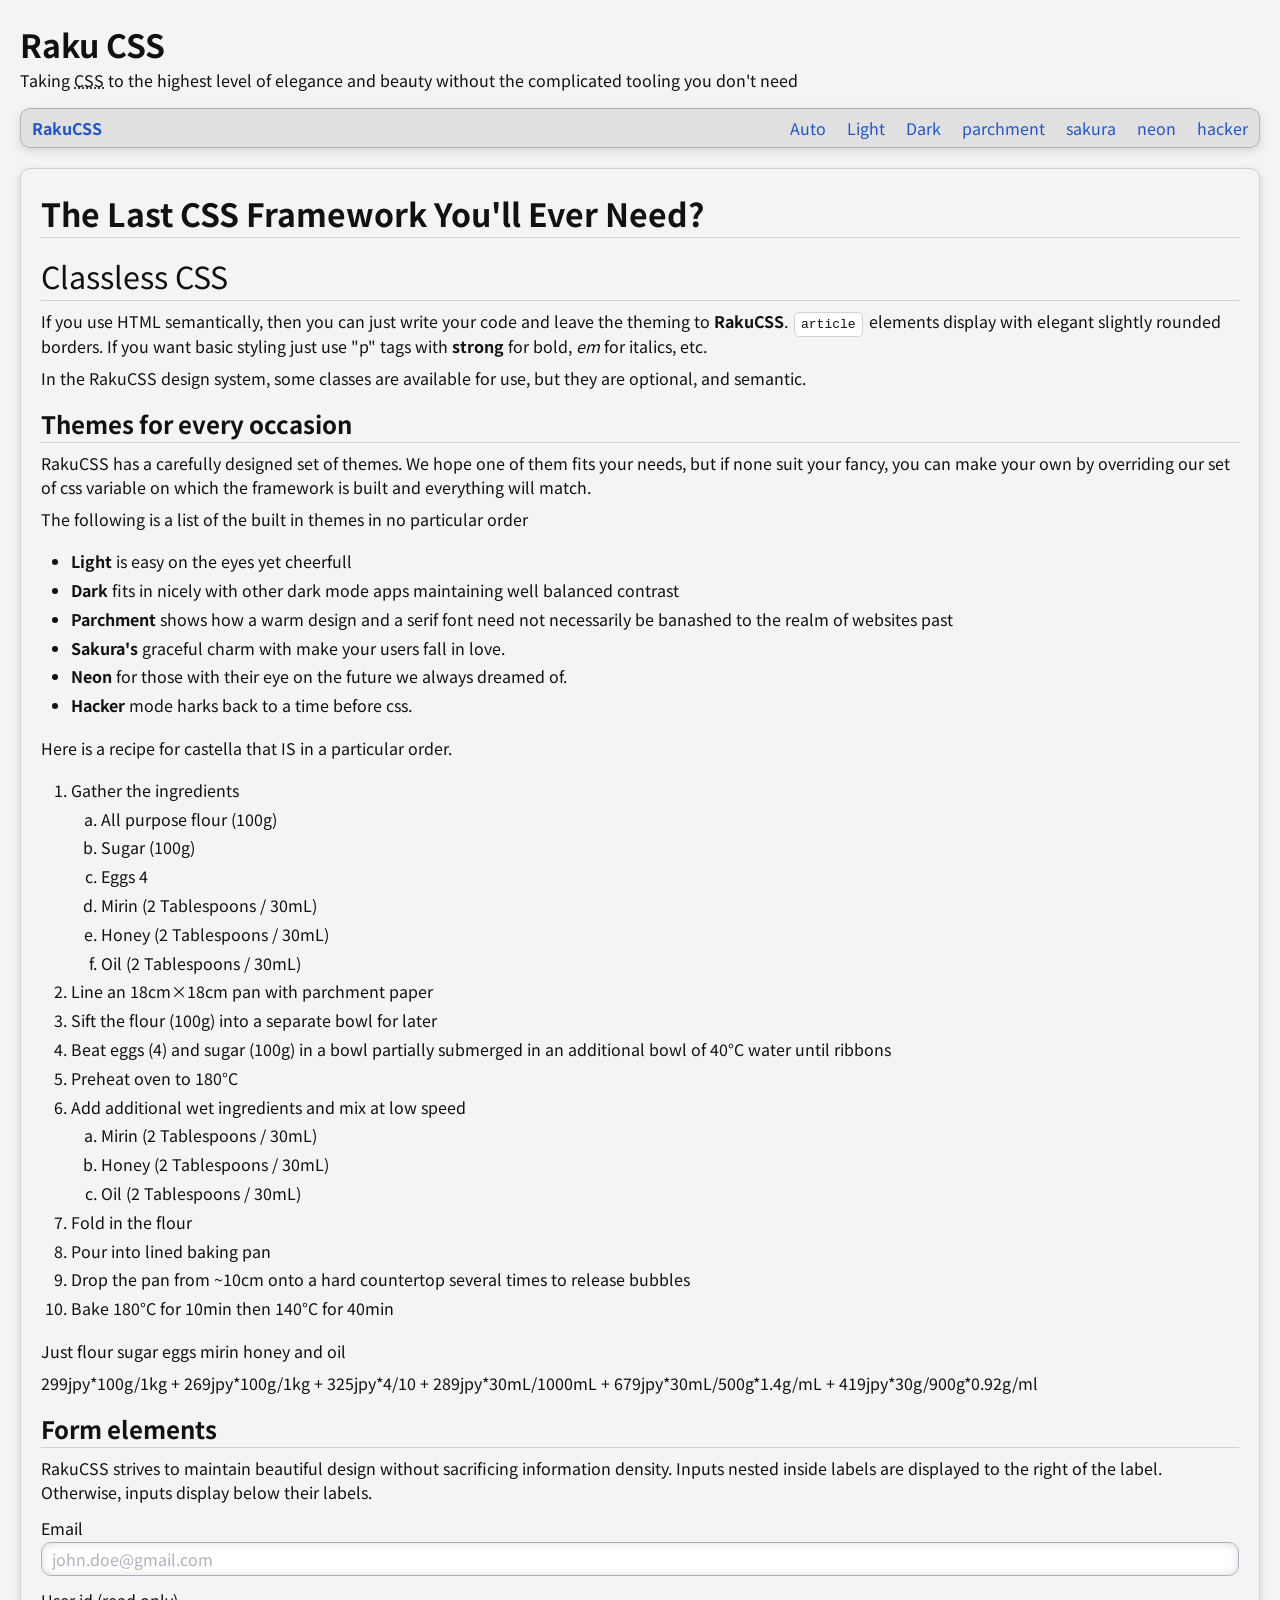
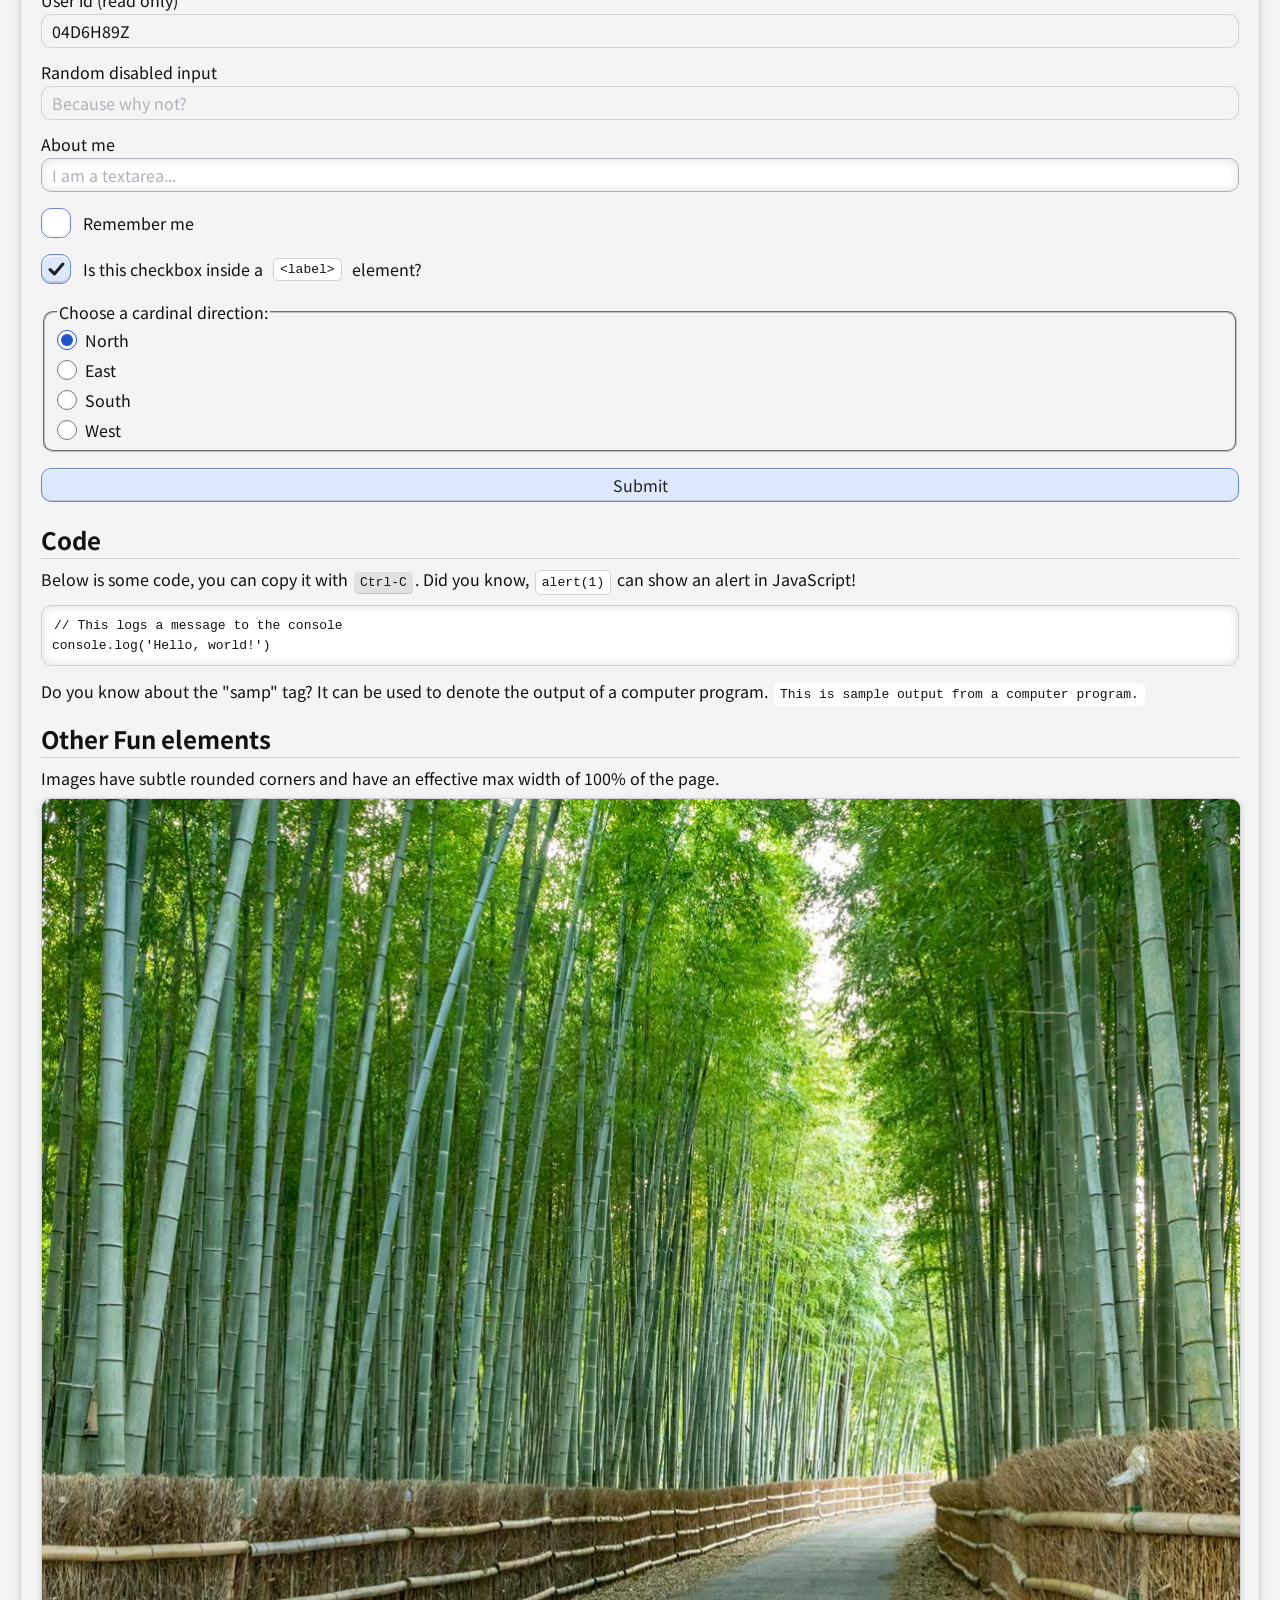
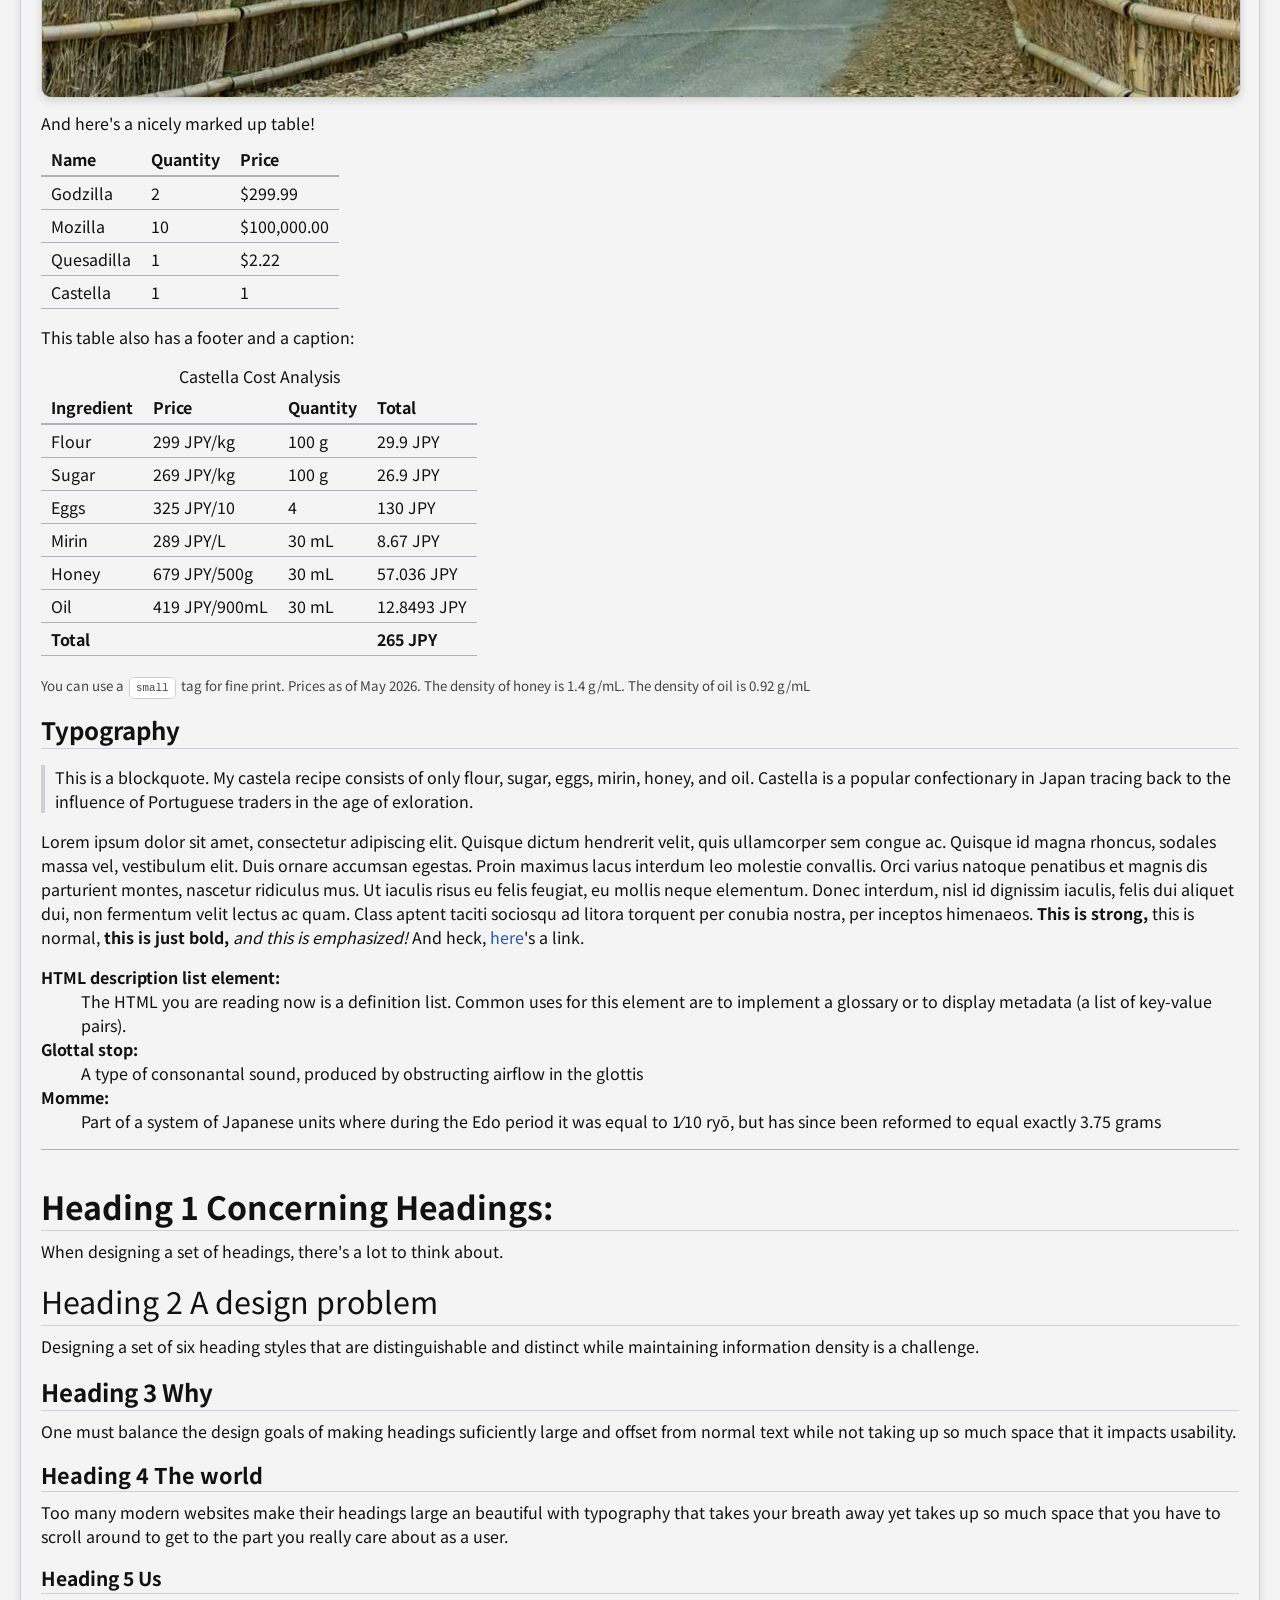
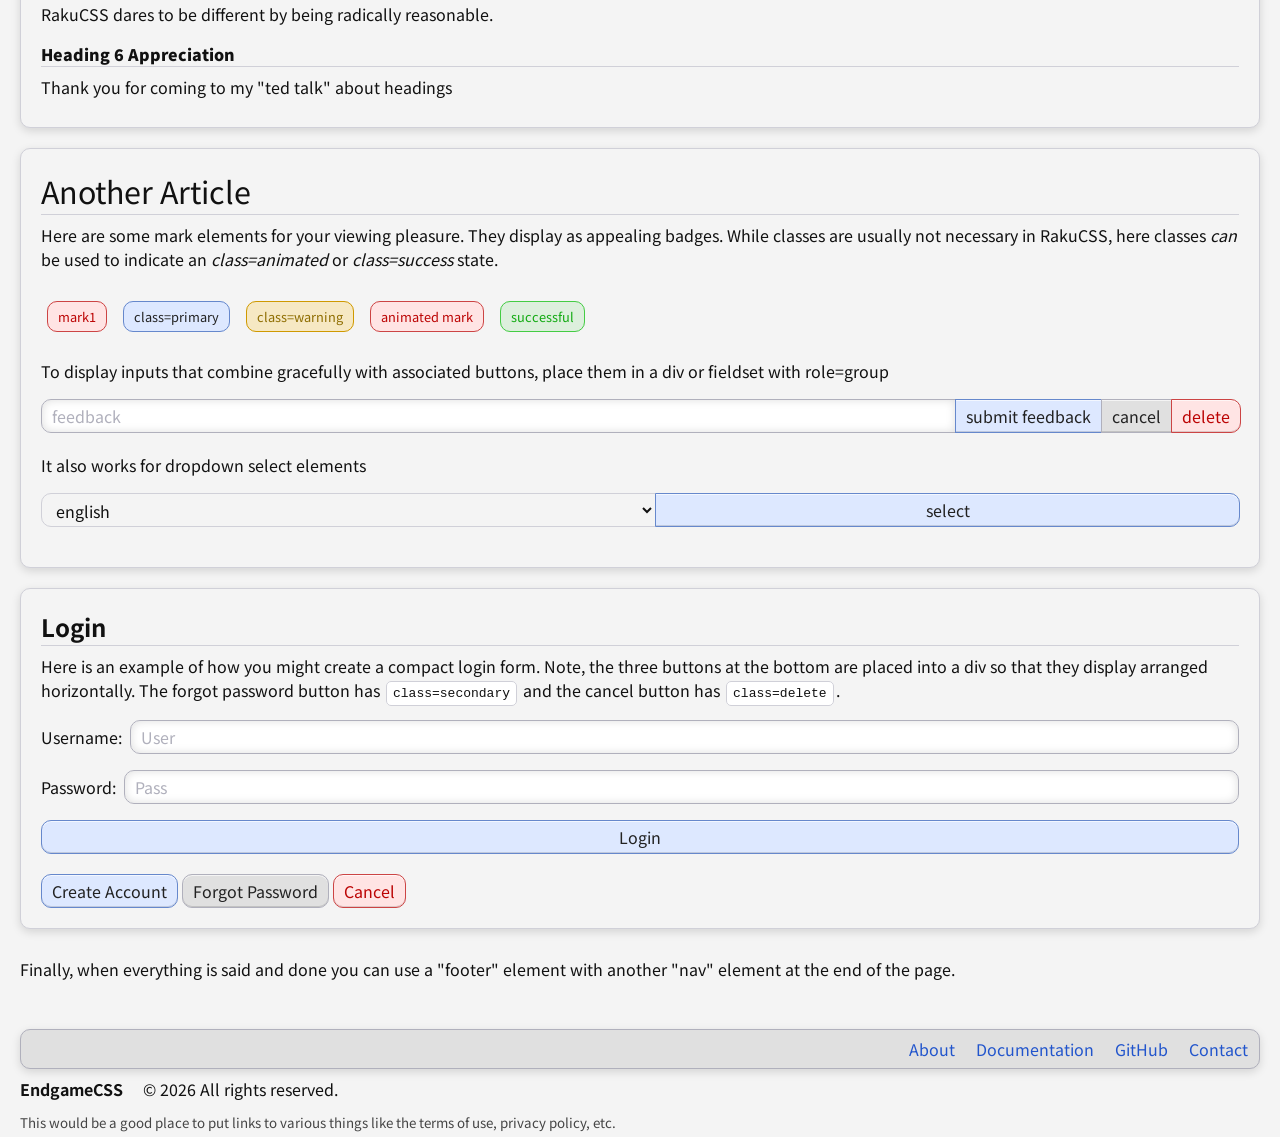
==== index.html @ 9dade7fb "initial commit" ====
<!DOCTYPE html>
<html lang="en">

<head>
    <title>RakuCSS CSS that is both raku and beautiful</title>

    <!-- <link rel="stylesheet" href="https://unpkg.com/normalize.css@8.0.1/normalize.css" type="text/css"> -->
    <link rel="stylesheet" href="./style.css" type="text/css">
    <style>
        %
        CSS_HERE

        %
    </style>
    <meta name="viewport" content="width=device-width, initial-scale=1.0"/>
    <meta charset="utf-8">
    <script>
        const root = document.documentElement; // The <html> tag

        // 1. Check for saved theme in localStorage on load
        const savedTheme = localStorage.getItem('theme') || 'auto';
        root.setAttribute('data-theme', savedTheme);
    </script>
</head>

<body>
<header>
    <hgroup>
        <h1>Raku CSS</h1>
        <p>Taking <abbr title="Cascading Style Sheets">CSS</abbr> to the highest level of elegance and beauty without the complicated tooling you don't need</p>
    </hgroup>
    <nav>
        <div><a href="#"><strong>RakuCSS</strong></a></div>
        <ul>
            <li><a href="#" data-theme-switcher="auto">Auto</a></li>
            <li><a href="#" data-theme-switcher="light">Light</a></li>
            <li><a href="#" data-theme-switcher="dark">Dark</a></li>
            <li><a href="#" data-theme-switcher="parchment">parchment</a></li>
            <li><a href="#" data-theme-switcher="sakura">sakura</a></li>
            <li><a href="#" data-theme-switcher="neon">neon</a></li>
            <li><a href="#" data-theme-switcher="hacker">hacker</a></li>
        </ul>
    </nav>
</header>

<main>
    <section id="content" class="container">
        <article>
            <h1>The Last CSS Framework You'll Ever Need?</h1>
            <h2>Classless CSS</h2>
            <p>
                If you use HTML semantically, then you can just write your code and leave the theming
                to <strong>RakuCSS</strong>. <code>article</code> elements display with elegant
                slightly rounded borders. If you want basic styling just use "p" tags with <strong>strong</strong>
                for bold, <em>em</em> for italics, etc.
            </p>
            <p>
                In the RakuCSS design system, some classes are available for use, but they are optional, and semantic.
            </p>

            <h3>Themes for every occasion</h3>
            <p>
                RakuCSS has a carefully designed set of themes.
                We hope one of them fits your needs, but if none suit your fancy, you can make your own
                by overriding our set of css variable on which the framework is built and everything will match.
            </p>
            <p>The following is a list of the built in themes in no particular order</p>
            <ul>
                <li><strong>Light</strong> is easy on the eyes yet cheerfull</li>
                <li><strong>Dark</strong> fits in nicely with other dark mode apps maintaining well balanced contrast
                </li>
                <li><strong>Parchment</strong> shows how a warm design and a serif font need not necessarily be banashed
                    to the realm of websites past
                </li>
                <li><strong>Sakura's</strong> graceful charm with make your users fall in love.</li>
                <li><strong>Neon</strong> for those with their eye on the future we always dreamed of.</li>
                <li><strong>Hacker</strong> mode harks back to a time before css.</li>
            </ul>
            <p>Here is a recipe for castella that IS in a particular order.</p>
            <ol>
                <li>Gather the ingredients
                    <ol>
                        <li>All purpose flour (100g)</li>
                        <li>Sugar (100g)</li>
                        <li>Eggs 4</li>
                        <li>Mirin (2 Tablespoons / 30mL)</li>
                        <li>Honey (2 Tablespoons / 30mL)</li>
                        <li>Oil (2 Tablespoons / 30mL)</li>
                    </ol>
                </li>
                <li>Line an 18cm×18cm pan with parchment paper</li>
                <li>Sift the flour (100g) into a separate bowl for later</li>
                <li>Beat eggs (4) and sugar (100g) in a bowl partially submerged in an additional bowl of 40°C water
                    until ribbons
                </li>
                <li>Preheat oven to 180°C</li>
                <li>Add additional wet ingredients and mix at low speed
                    <ol>
                        <li>Mirin (2 Tablespoons / 30mL)</li>
                        <li>Honey (2 Tablespoons / 30mL)</li>
                        <li>Oil (2 Tablespoons / 30mL)</li>
                    </ol>
                </li>
                <li>Fold in the flour</li>
                <li>Pour into lined baking pan</li>
                <li>Drop the pan from ~10cm onto a hard countertop several times to release bubbles</li>
                <li>Bake 180°C for 10min then 140°C for 40min</li>
            </ol>
            <p> Just flour sugar eggs mirin honey and oil </p>
            <p>299jpy*100g/1kg + 269jpy*100g/1kg + 325jpy*4/10 + 289jpy*30mL/1000mL + 679jpy*30mL/500g*1.4g/mL +
                419jpy*30g/900g*0.92g/ml</p>

            <h3>Form elements</h3>
            <p>
                RakuCSS strives to maintain beautiful design without sacrificing information density.
                Inputs nested inside labels are displayed to the right of the label. Otherwise,
                inputs display below their labels.
            </p>
            <form>
                <label for="email">Email</label>
                <input type="email" name="email" id="email" placeholder="john.doe@gmail.com">

                <label for="id">User id (read only)</label>
                <input readonly name="id" id="id" value="04D6H89Z">

                <label for="disabled">Random disabled input</label>
                <input disabled name="disabled" id="disabled" placeholder="Because why not?">

                <label for="about">About me</label>
                <textarea name="about" id="about" placeholder="I am a textarea..."></textarea>

                <label><input type="checkbox" name="remember" id="remember">
                    Remember me</label>

                <label>
                    <input type="checkbox" name="in-label" id="in-label" checked>
                    Is this checkbox inside a <code>&lt;label&gt;</code> element?
                </label>

                <fieldset>
                    <legend>Choose a cardinal direction:</legend>

                    <label><input type="radio" id="north" name="direction" value="north" checked>
                        North</label>

                    <label><input type="radio" id="east" name="direction" value="east">
                        East</label>

                    <label><input type="radio" id="south" name="direction" value="south">
                        South</label>

                    <label><input type="radio" id="west" name="direction" value="west">
                        West</label>
                </fieldset>
                <input type="submit">
            </form>

            <h3>Code</h3>
            <p>
                Below is some code, you can copy it with <kbd>Ctrl-C</kbd>.
                Did you know, <code>alert(1)</code> can show an alert in JavaScript!
            </p>
            <pre><code>// This logs a message to the console<br>console.log('Hello, world!')</code></pre>

            <p>
                Do you know about the "samp" tag? It can be used to denote the output of a computer program.
                <samp>This is sample output from a computer program.</samp>
            </p>

            <h3>Other Fun elements</h3>
            <p>Images have subtle rounded corners and have an effective max width of 100% of the page.</p>
            <img src="./chikurin.jpg" alt="Example image">

            <p>And here's a nicely marked up table!</p>
            <table>
                <thead>
                <tr>
                    <th>Name</th>
                    <th>Quantity</th>
                    <th>Price</th>
                </tr>
                </thead>
                <tbody>
                <tr>
                    <td>Godzilla</td>
                    <td>2</td>
                    <td>$299.99</td>
                </tr>
                <tr>
                    <td>Mozilla</td>
                    <td>10</td>
                    <td>$100,000.00</td>
                </tr>
                <tr>
                    <td>Quesadilla</td>
                    <td>1</td>
                    <td>$2.22</td>
                </tr>
                <tr>
                    <td>Castella</td>
                    <td>1</td>
                    <td>1</td>
                </tr>
                </tbody>
            </table>
            <p>This table also has a footer and a caption:</p>
            <table>
                <caption>Castella Cost Analysis</caption>
                <thead>
                <tr>
                    <th>Ingredient</th>
                    <th>Price</th>
                    <th>Quantity</th>
                    <th>Total</th>
                </tr>
                </thead>
                <tbody>
                <tr>
                    <td>Flour</td>
                    <td>299 JPY/kg</td>
                    <td>100 g</td>
                    <td>29.9 JPY</td>
                </tr>
                <tr>
                    <td>Sugar</td>
                    <td>269 JPY/kg</td>
                    <td>100 g</td>
                    <td>26.9 JPY</td>
                </tr>
                <tr>
                    <td>Eggs</td>
                    <td>325 JPY/10</td>
                    <td>4</td>
                    <td>130 JPY</td>
                </tr>
                <tr>
                    <td>Mirin</td>
                    <td>289 JPY/L</td>
                    <td>30 mL</td>
                    <td>8.67 JPY</td>
                </tr>
                <tr>
                    <td>Honey</td>
                    <td>679 JPY/500g</td>
                    <td>30 mL</td>
                    <td>57.036 JPY</td>
                </tr>
                <tr>
                    <td>Oil</td>
                    <td>419 JPY/900mL</td>
                    <td>30 mL</td>
                    <td>12.8493 JPY</td>
                </tr>
                </tbody>
                <tfoot>
                <tr>
                    <td colspan="3"><strong>Total</strong></td>
                    <td><strong>265 JPY</strong></td>
                </tr>
                </tfoot>
            </table>
            <p><small>You can use a <code>small</code> tag for fine print. Prices as of May 2026. The density of honey is 1.4 g/mL. The density of oil is 0.92 g/mL</small></p>

            <h3>Typography</h3>
            <blockquote>
                This is a blockquote. My castela recipe consists of only flour, sugar, eggs, mirin, honey, and oil.
                Castella is a popular confectionary in Japan tracing back to the influence of Portuguese traders in the age of exloration.
            </blockquote>
            <p>
                Lorem ipsum dolor sit amet, consectetur adipiscing elit. Quisque dictum hendrerit velit, quis
                ullamcorper sem congue ac. Quisque id magna rhoncus, sodales massa vel, vestibulum elit. Duis ornare
                accumsan egestas. Proin maximus lacus interdum leo molestie convallis. Orci varius natoque penatibus et
                magnis dis parturient montes, nascetur ridiculus mus. Ut iaculis risus eu felis feugiat, eu mollis neque
                elementum. Donec interdum, nisl id dignissim iaculis, felis dui aliquet dui, non fermentum velit lectus
                ac quam. Class aptent taciti sociosqu ad litora torquent per conubia nostra, per inceptos himenaeos.
                <strong>This is strong,</strong> this is normal, <b>this is just bold,</b> <em>and this is
                emphasized!</em> And heck, <a href="/">here</a>'s a link.
            </p>

            <dl>
                <dt>HTML description list element:</dt>
                <dd>The HTML you are reading now is a definition list. Common uses for this element are to implement a glossary or to display metadata (a list of key-value pairs).</dd>
                <dt>Glottal stop:</dt>
                <dd>A type of consonantal sound, produced by obstructing airflow in the glottis</dd>
                <dt>Momme:</dt>
                <dd>Part of a system of Japanese units where during the Edo period it was equal to 1⁄10 ryō, but has since been reformed to equal exactly 3.75 grams</dd>
            </dl>

            <hr>

            <h1>Heading 1 Concerning Headings:</h1>
            <p>When designing a set of headings, there's a lot to think about.</p>
            <h2>Heading 2 A design problem</h2>
            <p>Designing a set of six heading styles that are distinguishable and distinct while maintaining information
                density is a challenge.
            <h3>Heading 3 Why</h3>
            <p>One must balance the design goals of making headings suficiently large and offset from normal text while
                not taking up so much space that it impacts usability.
            <p>
            <h4>Heading 4 The world</h4>
            <p>Too many modern websites make their headings large an beautiful with typography that takes your breath
                away yet takes up so much space that you have to scroll around to get to the part you really care about
                as a user.</p>
            <h5>Heading 5 Us</h5>
            <p>RakuCSS dares to be different by being radically reasonable.</p>
            <h6>Heading 6 Appreciation</h6>
            <p>Thank you for coming to my "ted talk" about headings</p>
        </article>
        <article>
            <h2>Another Article</h2>
            <p>
                Here are some mark elements for your viewing pleasure. They display as appealing badges.
                While classes are usually not necessary in RakuCSS, here classes <em>can</em> be used to indicate
                an <em>class=animated</em> or <em>class=success</em> state.
            </p>
            <p>
                <br/>
                <mark>mark1</mark>
                <mark class=primary>class=primary</mark>
                <mark class=warning>class=warning</mark>
                <mark class=animate>animated mark</mark>
                <mark class=success>successful</mark>
                <br/>
                <br/>
            </p>
            <p>To display inputs that combine gracefully with associated buttons, place them in a div or fieldset with
                role=group</p>
            <form>
                <div role="group">
                    <input title="fb" placeholder="feedback"/>
                    <button>submit feedback</button>
                    <button class="secondary">cancel</button>
                    <button class="delete">delete</button>
                </div>
            </form>
            <p>It also works for dropdown select elements</p>
            <form>
                <fieldset role="group">
                    <select title="language" name="language">
                        <option value="en">
                            english
                        </option>
                        <option value="ja">
                            日本語
                        </option>
                    </select>
                    <input type="submit" value="select">
                </fieldset>
            </form>
        </article>
        <article>
            <h3>Login</h3>
            <p>
                Here is an example of how you might create a compact login form.
                Note, the three buttons at the bottom are placed into a div so that they display arranged horizontally.
                The forgot password button has <code>class=secondary</code> and the cancel button has
                <code>class=delete</code>.
            </p>
            <form>
                <label>Username: <input placeholder="User"/></label>
                <label>Password: <input type="password" placeholder="Pass"/></label>
                <input type="submit" value="Login"/>
            </form>
            <button>
                Create Account
            </button>
            <button class="secondary">
                Forgot Password
            </button>
            <button class="delete">
                Cancel
            </button>
        </article>
    </section>
    <section>
        <p>
            Finally, when everything is said and done you can use a "footer" element with another "nav" element at the
            end of the page.
        </p>
    </section>
</main>

<footer>
    <nav>
        <ul>
            <li><a href="#">About</a></li>
            <li><a href="#">Documentation</a></li>
            <li><a href="#">GitHub</a></li>
            <li><a href="#">Contact</a></li>
        </ul>
    </nav>
    <p><strong>EndgameCSS</strong> &nbsp;&nbsp;&nbsp; &copy; 2026 All rights reserved.</p>
    <p><small>This would be a good place to put links to various things like the terms of use, privacy policy,
        etc.</small></p>
</footer>

</body>
<script>
    // 2. Add click listeners to your <a> tags
    const themeLinks = document.querySelectorAll('[data-theme-switcher]');
    themeLinks.forEach(link => {
        link.addEventListener('click', (e) => {
            e.preventDefault(); // Stop the "#" from jumping the page

            const theme = link.getAttribute('data-theme-switcher');

            // Apply the theme to the HTML element
            root.setAttribute('data-theme', theme);

            // Save the choice
            localStorage.setItem('theme', theme);
        });
    });
</script>
</html>
---- style.css ----
@import url('https://fonts.googleapis.com/css2?family=BIZ+UDPGothic:wght@400;700&display=swap');
@import url('https://fonts.googleapis.com/css2?family=BIZ+UDPMincho:wght@400;700&display=swap');
@import url('https://fonts.googleapis.com/css2?family=M+PLUS+1+Code:wght@100..700&display=swap');
@import url('https://fonts.googleapis.com/css2?family=Zen+Maru+Gothic:wght@400;700&display=swap');
@import url('https://fonts.googleapis.com/css2?family=Orbitron:wght@400;700&display=swap');

@import url('https://fonts.googleapis.com/css2?family=Noto+Sans+JP:wght@100..900&display=swap');

:root {
    line-height: 1.5;
    font-weight: 400;
    color-scheme: dark light;
    --max-width: 100rem;
}


:root {
    color-scheme: light;
    --bg-surface: #fff;
    --bg-primary: #f4f4f4;
    --bg-secondary: #e0e0e0;
    --border-secondary: #d0d0d8;
    --border-primary: #b0b0bc;
    --border-strong: #7b7b85;
    --medium-gray: #444;
    --color-text: #111111;
    --color-text-button: #222;

    --primary-bg: #dde8ff;
    --primary-bg-active: #c8d8f8;
    --primary-border: #6688cc;
    --primary: #2255cc;
    --primary-light: #1133aa;

    --error-bg-active: #ffd0d0;
    --error-bg: #ffe4e4;
    --error-border: #cc4444;
    --error-text: #bc0404;

    --success-bg-active: #d0ffd0;
    --success-bg: #4c42;
    --success-border: #4c4;
    --success-text: #1a1;

    --warning-bg-active: #ffedb3;
    --warning-bg: #ffbb0033;
    --warning-border: #cf9900;
    --warning-text: #8e6d00;

    --color-shadow-inset: #0002;
    --bevel-light: #fffa;
    --bevel-dark: #0002;
    /*--font-theme: "BIZ UDPGothic", sans-serif;*/
    --font-theme: "Noto Sans JP", sans-serif;


    --solar-yellow:    #b58900;
    --solar-orange:    #cb4b16;
    --solar-red:       #dc322f;
    --solar-magenta:   #d33682;
    --solar-violet:    #6c71c4;
    --solar-blue:      #268bd2;
    --solar-cyan:      #2aa198;
    --aurora-1:        #bf616a;
    --aurora-2:        #d08770;
    --aurora-3:        #ebcb8b;
    --aurora-4:        #a3be8c;
    --aurora-5:        #b48ead;
    --frost-1:         #8fbcbb;
    --frost-2:         #88c0d0;
    --frost-3:         #81a1c1;
    --frost-4:         #5e81ac;
    --monokailight-accent1: #ce4770;
    --monokailight-accent2: #d4572b;
    --monokailight-accent3: #b16803;
    --monokailight-accent4: #218871;
    --monokailight-accent5: #2473b6;
    --monokailight-accent6: #6851a2;

    --spectral-bg-1: #d61051;
    --spectral-bg-2: #00a569;
    --spectral-bg-3: #1b94ea;
    --spectral-bg-4: #b26fc8;
    --spectral-fg: #fff;
}

@media (prefers-color-scheme: dark) {
    :root:not([data-theme="light"]):not([data-theme="parchment"]):not([data-theme="hacker"]):not([data-theme="sakura"]):not([data-theme="neon"]) {
        /* DARK MODE VARIABLES */
        color-scheme: dark;
        --bg-surface: #111;
        --bg-primary: #222;
        --bg-secondary: #333;
        --border-secondary: #444;
        --border-primary: #555;
        --border-strong: #9999a6;
        --medium-gray: #999;
        --color-text: #eee;
        --color-text-button: #eee;

        --primary-bg: #236;
        --primary-bg-active: #125;
        --primary-border: #56b;
        --primary: #58f;
        --primary-light: #a6bfff;

        --error-bg-active: #400;
        --error-bg: #600;
        --error-border: #982121;
        --error-text: #ea3d3d;

        --success-bg-active: #040;
        --success-bg: #0f02;
        --success-border: #0f04;
        --success-text: #0f0b;

        --warning-bg-active: #ffedb3;
        --warning-bg: #4c3c00;
        --warning-border: #bc8f00;
        --warning-text: #b58900;

        --color-shadow-inset: #0008;
        --bevel-light: #fff3;
        --bevel-dark: #0008;

        --spectral-bg-1: #b51010;
        --spectral-bg-2: #17854a;
        --spectral-bg-3: #5353ba;
        --spectral-bg-4: #9f4b9f;
        --spectral-fg: #fff;
    }
}

:root[data-theme="parchment"] {
    color-scheme: light;
    --bg-surface: #fdf6e3;
    --bg-primary: #f5ede0;
    --bg-secondary: #ede3cf;
    --border-secondary: #d4c4a0;
    --border-primary: #b8a070;
    --border-strong: #73603e;
    --medium-gray: #7a6050;
    --color-text: #3d2b1f;
    --color-text-button: #4a3628;
    --primary-bg: #e8d8b0;
    --primary-bg-active: #d8c898;
    --primary-border: #911616;
    --primary: #d30;
    --primary-light: #5a1010;
    --error-bg-active: #ba0000;
    --error-bg: #c65f5f;
    --error-border: #8f0000;
    --error-text: #ffffff;
    --success-bg-active: #d0e8c0;
    --success-bg: #0a04;
    --success-border: #0a0;
    --success-text: #080;
    --color-shadow-inset: #0001;
    --bevel-light: #fff0;
    --bevel-dark: #0000;
    --font-theme: "BIZ UDPMincho", serif;

    --spectral-bg-1: #8f0000;
    --spectral-bg-2: #778e00;
    --spectral-bg-3: #0f639c;
    --spectral-bg-4: #9963a1;
    --spectral-fg: #fff;
}

:root[data-theme="sakura"] {
    color-scheme: light;
    --bg-surface: #fff0f5;
    --bg-primary: #ffe4ef;
    --bg-secondary: #ffd0e4;
    --border-secondary: #ffb3cc;
    --border-primary: #ff80aa;
    --border-strong: #8f1042;
    --medium-gray: #b6164d;
    --color-text: #5c0028;
    --color-text-button: #7a0033;

    --primary-bg: #ffb6db;
    --primary-bg-active: #ffcce4;
    --primary-border: #e8006a;
    --primary: #ff0074;
    --primary-light: #b8005a;

    --error-bg-active: #ffd0d0;
    --error-bg: #ffb9b9;
    --error-border: #cc4444;
    --error-text: #aa2222;

    --success-bg-active: #d0f0e0;
    --success-bg: #d2f8e2;
    --success-border: #44aa66;
    --success-text: #1a6741;

    --color-shadow-inset: #ff006622;
    --bevel-light: #fffa;
    --bevel-dark: #ff0066aa;
    --font-theme: "Zen Maru Gothic", sans-serif;

    --spectral-bg-1: #ff247b;
    --spectral-bg-2: #34bc77;
    --spectral-bg-3: #6db2ea;
    --spectral-bg-4: #a07fb6;
    --spectral-fg: #fff;
}

:root[data-theme="neon"] {
    color-scheme: dark;
    --bg-surface: #18003a;
    --bg-primary: #0d0020;
    --bg-secondary: #220045;
    --border-secondary: #44006a;
    --border-primary: #7700bb;
    --border-strong: #a52eec;
    --medium-gray: #bb88dd;
    --color-text: #eed8ff;
    --color-text-button: #ffccff;
    --primary-bg: #3a0055;
    --primary-bg-active: #4a0070;
    --primary-border: #ff0099;
    --primary: #ff0099;
    --primary-light: #ff66cc;
    --error-bg-active: #440010;
    --error-bg: #330008;
    --error-border: #ff0044;
    --error-text: #ff4488;
    --success-bg-active: #003344;
    --success-bg: #002233;
    --success-border: #00ffee;
    --success-text: #00eedd;
    --color-shadow-inset: #ff009933;
    --bevel-light: #ff009922;
    --bevel-dark: #00000088;
    --font-theme: "Orbitron", "M PLUS 1 Code", sans-serif;

    --spectral-bg-1: #e80089;
    --spectral-bg-2: #007aa3;
    --spectral-bg-3: #8517c3;
    --spectral-bg-4: rgb(140, 134, 147);
    --spectral-fg: #fff;
}

:root[data-theme="neon"] h2,
:root[data-theme="neon"] h3,
:root[data-theme="neon"] nav strong {
    text-shadow: 0 0 8px var(--primary), 0 0 24px color-mix(in srgb, var(--primary) 50%, transparent);
}

:root[data-theme="neon"] button:not(.secondary):not(.delete) {
    box-shadow: 0 0 10px color-mix(in srgb, var(--primary) 60%, transparent),
    inset 0 1px 0 var(--bevel-light), inset 0 -1px 0 var(--bevel-dark);
}

:root[data-theme="neon"] input[type=checkbox]:checked {
    box-shadow: 0 0 8px color-mix(in srgb, var(--primary) 70%, transparent);
}

:root[data-theme="hacker"] {
    color-scheme: dark;
    --bg-surface: #000;
    --bg-primary: #111;
    --bg-secondary: #133;
    --border-secondary: #252;
    --border-primary: #272;
    --border-strong: #199719;
    --medium-gray: #3c3;
    --color-text: #0f0;
    --color-text-button: #dd0;

    --primary-bg: #0a1a0a;
    --primary-bg-active: #0f2a0f;
    --primary-border: #00aa00;
    --primary: #0f0;
    --primary-light: #3f3;

    --error-bg-active: #300;
    --error-bg: #400;
    --error-border: #f00;
    --error-text: #f44;

    --success-bg-active: #030;
    --success-bg: #020;
    --success-border: #0f0;
    --success-text: #0f0;

    --warning-bg-active: #ff08;
    --warning-bg: #ff02;
    --warning-border: #ff08;
    --warning-text: #ff0c;

    --color-shadow-inset: #0f44;
    --bevel-light: #0f03;
    --bevel-dark: #0f03;
    --font-theme: "M PLUS 1 Code", monospace;

    --spectral-bg-1: #ff4747;
    --spectral-bg-2: #e4d200;
    --spectral-bg-3: #00b314;
    --spectral-bg-4: #00c0da;
    --spectral-fg: #000;
}

:root[data-theme="dark"] {
    color-scheme: dark;
    --bg-surface: #111;
    --bg-primary: #222;
    --bg-secondary: #333;
    --border-secondary: #444;
    --border-primary: #555;
    --border-strong: #bdbdbd;
    --medium-gray: #999;
    --color-text: #eee;
    --color-text-button: #eee;
    --primary-bg: #236;
    --primary-bg-active: #125;
    --primary-border: #56b;
    --primary: #58f;
    --primary-light: #a6bfff;
    --error-bg-active: #400;
    --error-bg: #600;
    --error-border: #982121;
    --error-text: #ea3d3d;
    --success-bg-active: #040;
    --success-bg: #0f02;
    --success-border: #0f04;
    --success-text: #0f0b;

    --warning-bg-active: #ffedb3;
    --warning-bg: #4c3c00;
    --warning-border: #bc8f00;
    --warning-text: #b58900;

    --color-shadow-inset: #0008;
    --bevel-light: #fff3;
    --bevel-dark: #0008;

    --spectral-bg-1: #b51010;
    --spectral-bg-2: #17854a;
    --spectral-bg-3: #5353ba;
    --spectral-bg-4: #9f4b9f;
    --spectral-fg: #fff;
}

body {
    background: var(--bg-primary);
    overflow: auto;
    accent-color: var(--primary);
    margin: 0;
}

body, input, textarea, button, select {
    font-family: var(--font-theme);
    line-height: 1.5;
    color: var(--color-text);
}

header, footer {
    margin-inline: auto;
    padding: 20px;
    padding-block-start: 20px;
    padding-block-end: 0;
    max-inline-size: var(--max-width);
    box-sizing: border-box;
    hgroup {
        h1 {
            margin-block-start: 0;
            margin-block-end: 0;
        }
        p {
            margin-block-start: 0;
            margin-block-end: 16px;
            text-wrap: balance;
        }
    }
}

nav {
    align-self: stretch;
    display: flex;
    justify-content: space-between;
    align-items: center;
    gap: 10px;
    background: var(--bg-secondary);
    padding-inline: 3px;
    padding-block: 3px;
    border-radius: 10px;
    border: 1px solid var(--border-primary);
    box-shadow: 0 3px 10px var(--color-shadow-inset);
    a {
        line-height: 1;
        display: block;
        color: var(--primary);
        text-decoration: none;
        padding-inline: 8px;
        padding-block: 8px;
        border-radius: 7px;

        &:hover, &:focus-visible {
            color: var(--primary-light);
            background: var(--color-shadow-inset);
            text-decoration: none;
        }
    }

    ul {
        list-style: none;
        display: flex;
        flex-direction: row;
        gap: 5px;
        justify-content: end;
        flex-grow: 1;
        line-height: 1;
        margin: 0;
        padding: 0;
        li {
            margin: 0;
            padding: 0;
        }
    }
    form {
        margin: 0;
    }
}

main {
    margin-inline: auto;
    display: flex;
    flex-direction: column;
    justify-content: start;
    align-items: stretch;
    width: 100%;
    padding: 20px;
    box-sizing: border-box;
    gap: 20px;
    max-inline-size: var(--max-width);
    overflow-x: auto;
}

footer {
    margin-block-start: auto;
}

hr {
    inline-size: 100%;
    border: none;
    border-block-start: 1px solid var(--border-primary);
}

form {
    display: flex;
    flex-direction: column;
    align-items: stretch;
    gap: 16px;
    margin-block-start: 16px;
    margin-block-end: 20px;
}
label {
    display: flex;
    flex-direction: row;
    align-items: center;
    line-height: 1;
    gap: 8px;
}
label[for] {
    flex-direction: column;
    margin-block-end: -10px;
    align-items: start;
}


input, textarea, select {
    font-size: 1rem;
    padding: 4px;
    padding-inline: 10px;
    box-sizing: content-box;
    height: auto;
    width: auto;
    min-width: 0;
    margin: 0;
    flex-grow: 1;
    border: 1px solid var(--border-primary);
    border-radius: 10px;
    background: var(--bg-surface);
    box-shadow: inset 0 0 10px var(--color-shadow-inset);

    &:read-only, &:disabled {
        background: var(--bg-primary);
        box-shadow: none;
        border-color: var(--border-secondary);
        &:hover:not(:disabled) {
            box-shadow: none;
            /*box-shadow: inset 0 0 10px var(--color-shadow-inset);*/
            /*border-color: var(--border-primary);*/
        }
    }

    &:disabled {
        color: var(--border-primary);
    }

    &::placeholder {
        color: var(--border-primary);
    }

    &:hover:not(:disabled):not(:read-only) {
        border-color: var(--primary-border);
        &::placeholder {
            color: var(--border-secondary);
        }
    }

    &:focus-visible {
        border-color: var(--primary-border);
        outline: none;
    }
}

input[type=checkbox] {
    appearance: none;
    flex-grow: 0;
    flex-shrink: 0;
    inline-size: 1.25rem;
    block-size: 1.25rem;
    padding: 4px;
    margin-inline-end: 4px;
    cursor: pointer;
    border: 1px solid var(--primary-border);
    border-radius: 10px;
    background: var(--bg-surface);
    transition: background 0.15s;
    position: relative;

    &:hover:not(:disabled) {
        background: var(--bg-secondary);
        border-color: var(--primary-border);
    }

    &:checked {
        background: var(--primary-bg);
        border-color: var(--primary-border);
        box-shadow: inset 0 +2px var(--bevel-light), inset 0 -2px var(--bevel-dark);

        &:hover {
            background: var(--primary-bg);
        }
        &::after {
            content: '';
            display: block;
            inline-size: 100%;
            block-size: 100%;
            background-color: var(--color-text-button);
            mask-image: url("data:image/svg+xml,%3Csvg viewBox='0 0 12 10' xmlns='http://www.w3.org/2000/svg'%3E%3Cpolyline points='1.5,5.5 4.5,8.5 10.5,1.5' stroke='black' stroke-width='2.2' stroke-linecap='round' stroke-linejoin='round' fill='none'/%3E%3C/svg%3E");
            -webkit-mask-image: url("data:image/svg+xml,%3Csvg viewBox='0 0 12 10' xmlns='http://www.w3.org/2000/svg'%3E%3Cpolyline points='1.5,5.5 4.5,8.5 10.5,1.5' stroke='black' stroke-width='2.2' stroke-linecap='round' stroke-linejoin='round' fill='none'/%3E%3C/svg%3E");
            mask-repeat: no-repeat;
            mask-position: center;
            mask-size: 85%;
        }
    }

    &:disabled {
        opacity: 0.45;
        background: var(--bg-primary);
        border-color: var(--border-primary);
        cursor: default;
    }

    &:focus-visible {
        outline: 2px solid var(--primary);
        outline-offset: 2px;
    }
}
input[type=radio] {
    flex-grow: 0;
    flex-shrink: 0;
    inline-size: 1.25rem;
    block-size: 1.25rem;
}

textarea {
    field-sizing: content;
    overflow: hidden;
    overflow-block: auto;
    resize: none;
}

[role=group] {
    display: flex;
    flex-direction: row;
    margin-inline-end: -1px;
    input, select, button, a.buttonLink {
        margin-inline-end: -1px;
        &:not(:last-child) {
            border-end-end-radius: 0;
            border-start-end-radius: 0;
        }
        &:not(:first-child) {
            border-end-start-radius: 0;
            border-start-start-radius: 0;
        }
    }
}

blockquote {
    border-inline-start: 4px solid var(--border-secondary);
    padding-inline-start: 10px;
    margin-inline-start: 0;
    margin-inline-end: 0;
}

button, a.buttonLink, input[type=submit] {
    color: var(--color-text-button);
    font-size: 1rem;
    padding: 4px;
    padding-inline: 10px;
    box-sizing: content-box;
    height: auto;
    width: auto;
    background: var(--primary-bg);
    border-radius: 10px;
    border: 1px solid var(--primary-border);
    cursor: pointer;
    text-decoration: none;
    box-shadow: inset 0 +1px 0 var(--bevel-light), inset 0 -1px 0 var(--bevel-dark);
    text-wrap: nowrap;

    &:hover {
        text-decoration: none;
        background: var(--primary-bg-active);
        box-shadow: inset 0 -1px 0 var(--bevel-light), inset 0 +1px 0 var(--bevel-dark);
    }

    &:active {
        background: var(--bg-primary);
        border-color: var(--border-primary);
    }

    &.secondary {
        background: var(--bg-secondary);
        border-color: var(--border-primary);

        &:hover {
            background: var(--bg-primary);
            border-color: var(--border-primary);
        }

        &:active {
            border-color: var(--primary-border);
        }
    }

    &.delete {
        background: var(--error-bg);
        border-color: var(--error-border);
        color: var(--error-text);

        &:hover {
            background: var(--error-bg-active);
        }

        &:active {
            color: var(--color-text-button);
            background: var(--bg-secondary);
            border-color: var(--border-primary);
        }
    }

    &:focus-visible {
        outline: none;
        border: 1px solid var(--primary);
    }

    &:disabled {
        color: var(--border-primary);
        box-shadow: none;
        background: var(--bg-primary);
        border-color: var(--border-primary);
        cursor: default;
    }
}

select {
    display: inline-block;
    block-size: 24px;
}

fieldset:not([role=group]) {
    display: flex;
    flex-direction: column;
    gap: 10px;
    border-radius: 10px;
}
fieldset[role=group] {
    border: none;
    padding: 0;
    margin: 0;
}

article {
    background: var(--bg-primary);
    padding: 20px;
    border-radius: 10px;
    border: 1px solid var(--border-secondary);
    box-shadow: 0 3px 10px var(--color-shadow-inset);
    margin-block-end: 20px;
    &:last-child {
        margin-block-end: 0;
    }
}

small {
    color: var(--medium-gray);
}

mark {
    background: var(--error-bg);
    border: 1px solid var(--error-border);
    color: var(--error-text);
    padding: 5px;
    padding-inline: 10px;
    border-radius: 10px;
    font-size: 0.8rem;
    margin: 6px;
    &.success {
        background: var(--success-bg);
        border-color: var(--success-border);
        color: var(--success-text);
    }
    &.primary {
        background: var(--primary-bg);
        border-color: var(--primary-border);
        color: var(--color-text-button);
    }
    &.warning {
        background: var(--warning-bg);
        border-color: var(--warning-border);
        color: var(--warning-text);
    }
    &.animate {
        animation: blink 2s infinite ease-in-out;
    }
}

@keyframes blink {
    0%, 100% {
        opacity: 1;
    }
    50% {
        opacity: 0.5;
    }
}

/* TYPOGRAPHY */
article {
    h1, h2, h3, h4, h5, h6 {
        &:first-child {
            margin-block-start: 0;
        }
        margin-block-end: 8px;
        border-block-end: 1px solid var(--border-secondary);
    }
    h1 {
       font-size: 2.0rem;
       font-weight: bold;
    }
    h2 {
       margin-top: 16px;
       font-weight: normal;
       font-size: 1.9rem;
    }
    h3 {
       font-weight: bold;
       margin-top: 16px;
       font-size: 1.5rem;
    }
    h4 {
       font-weight: bold;
       margin-top: 16px;
       font-size: 1.35rem;
    }
    h5 {
       margin-top: 16px;
       font-size: 1.2rem;
    }
    h6 {
       margin-top: 16px;
       font-weight: 900;
       font-size: 1rem;
    }
}

img {
    max-inline-size: 100%;
    border-radius: 10px;
    border: 1px solid var(--border-secondary);
    box-shadow: 0 3px 10px var(--color-shadow-inset);
}

a {
    color: var(--primary);
    text-decoration: none;
    text-underline-offset: 2px;
    &:hover {
        text-decoration: underline;
    }
    &:focus-visible {
        outline: 2px solid var(--primary);
        outline-offset: 2px;
    }
}

abbr {
    cursor: help;
}

ul, ol {
    line-height: 1.8;
}
ul {
    list-style: disc;
    padding-inline-start: 30px;
    li {
        ul {
            list-style: circle;
            padding-inline-start: 20px;
        }
    }
}
ol {
    list-style: decimal;
    padding-inline-start: 30px;
    ol {
        list-style: lower-alpha;
    }
}
dl {
    dt{
        font-weight: bold;
    }
}

code {
    background: var(--bg-surface);
    padding: 4px;
    padding-inline: 6px;
    margin-inline: 2px;
    border-radius: 5px;
    border: 1px solid var(--border-secondary);
}

pre {
    background: var(--bg-surface);
    padding: 10px;
    border-radius: 10px;
    border: 1px solid var(--border-secondary);
    box-shadow: inset 0 0 10px var(--color-shadow-inset);
    overflow-x: auto;
    code {
        background: none;
        padding: 0;
        border: none;
    }
}

kbd {
    background: var(--bg-secondary);
    padding: 4px;
    padding-inline: 6px;
    margin-inline: 2px;
    border-radius: 5px;
    box-shadow: inset 0 +1px 0 var(--bevel-light), inset 0 -1px 0 var(--bevel-dark);
}

samp {
    background: var(--bg-surface);
    padding: 4px;
    padding-inline: 6px;
    margin-inline: 2px;
    border-radius: 5px;
}

p {
    flex-grow: 0;
    margin-block: 8px;
    margin-block-end: 8px;
}

table {
    border-collapse: collapse;
    caption {
        margin-block-end: 0.2rem;
        margin-block-start: 0.4rem;
    }
    td, th {
        padding: 4px;
        padding-inline: 10px;
        border-bottom: 1px solid var(--border-primary);
    }
    th {
        border-width: 2px;
        text-align: left;
        font-weight: bold;
    }
    margin-block-end: 16px;
}
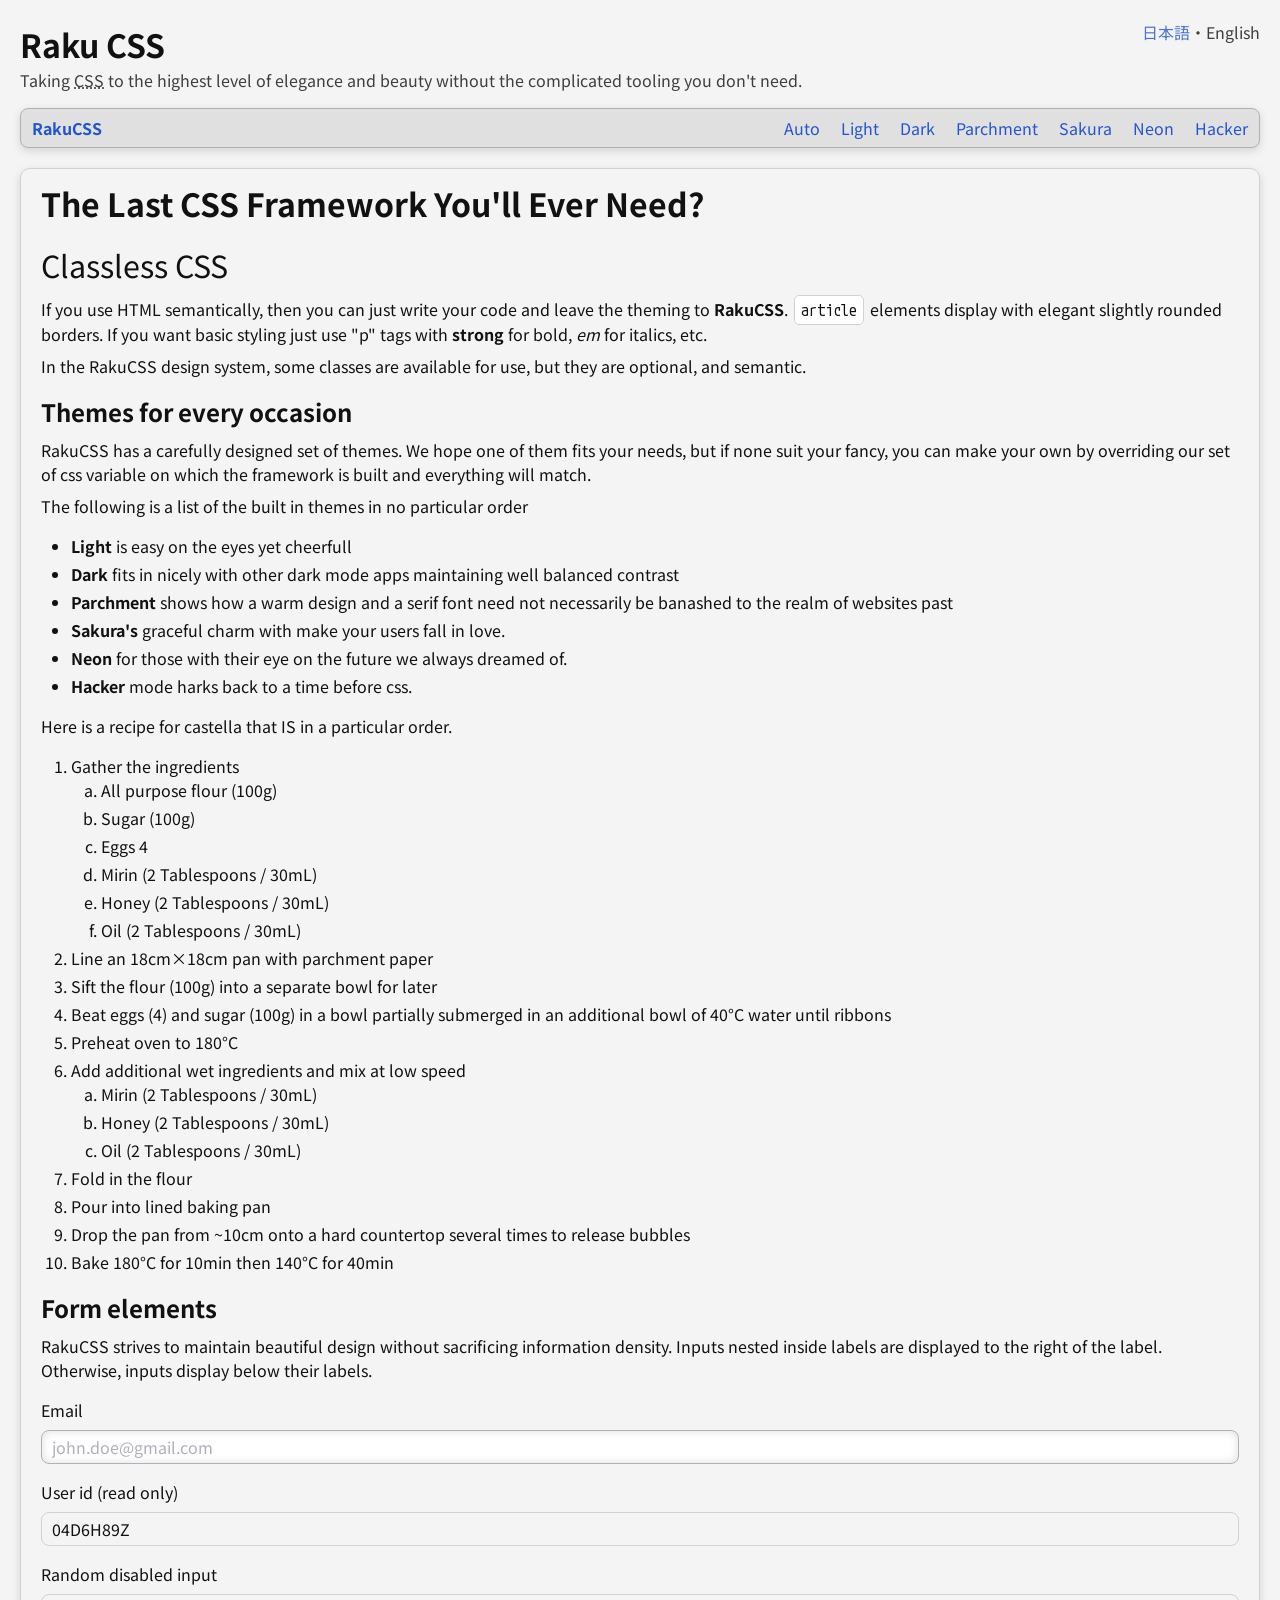
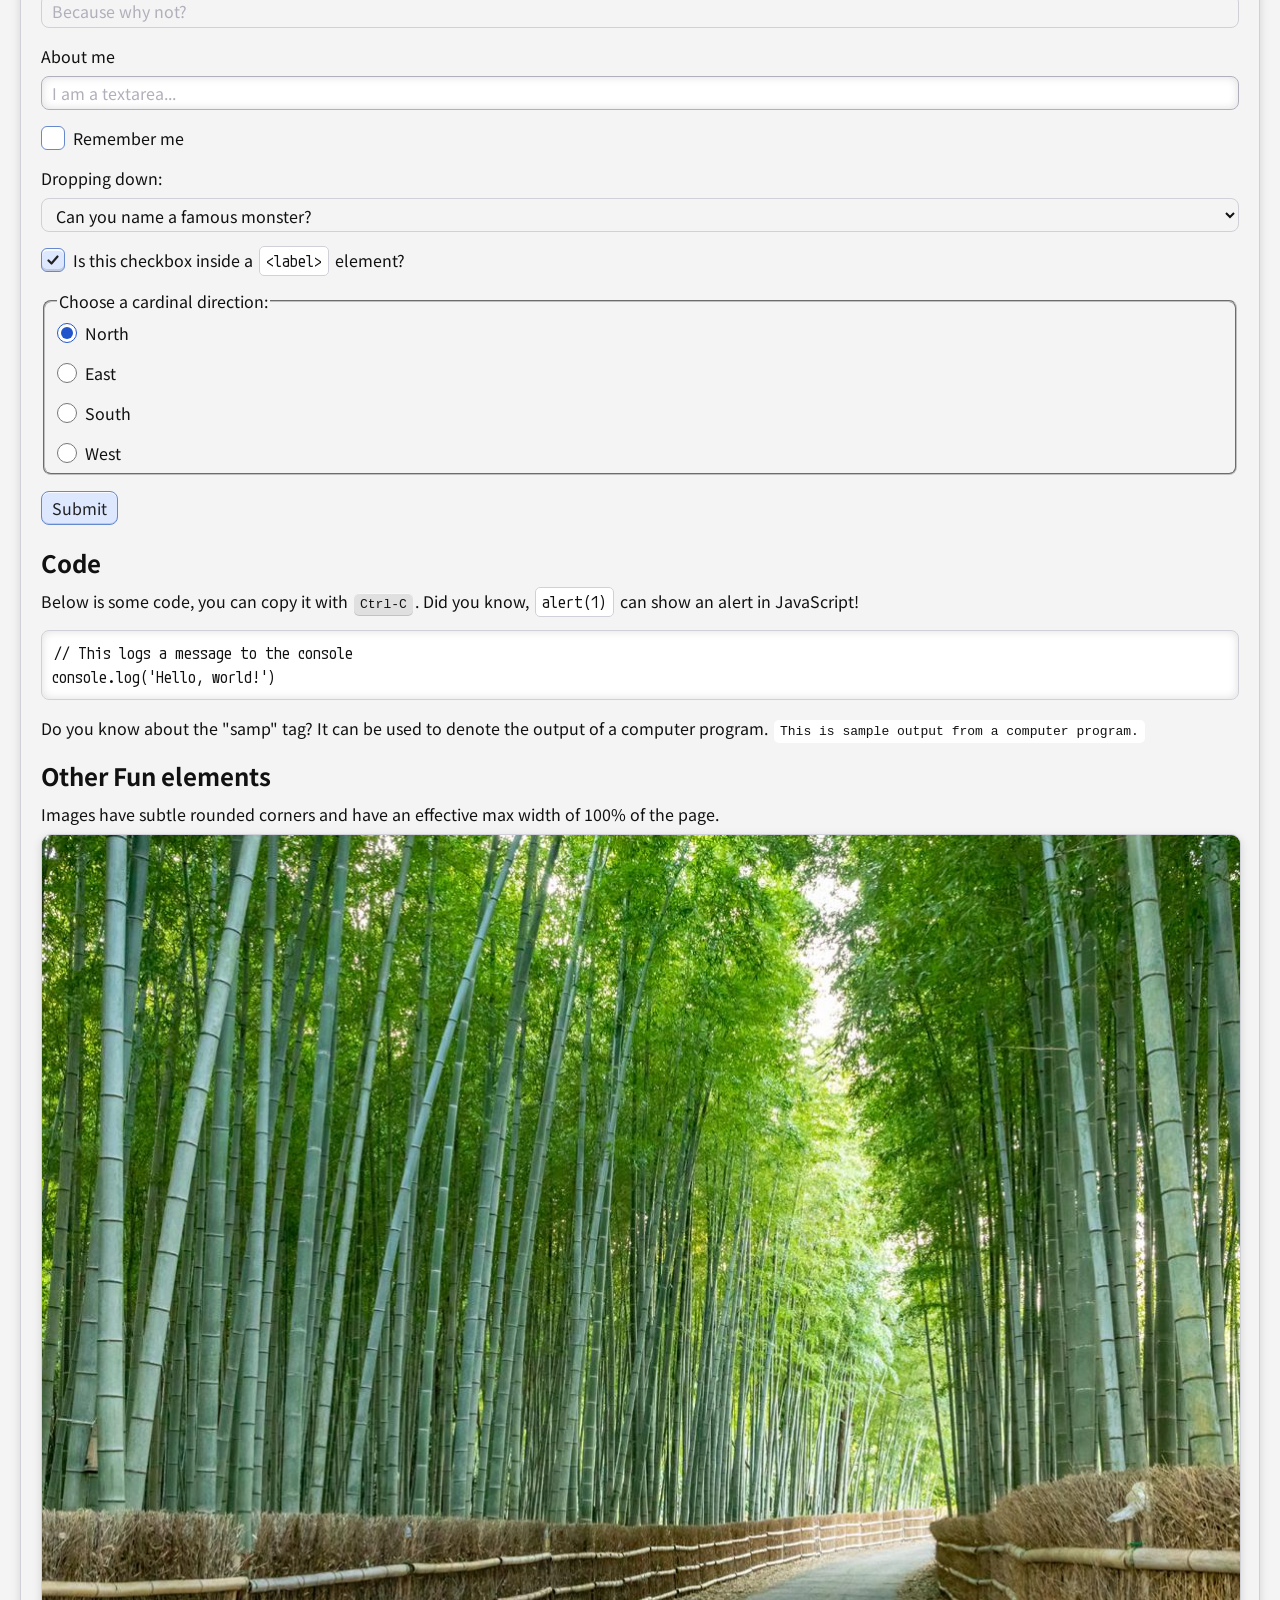
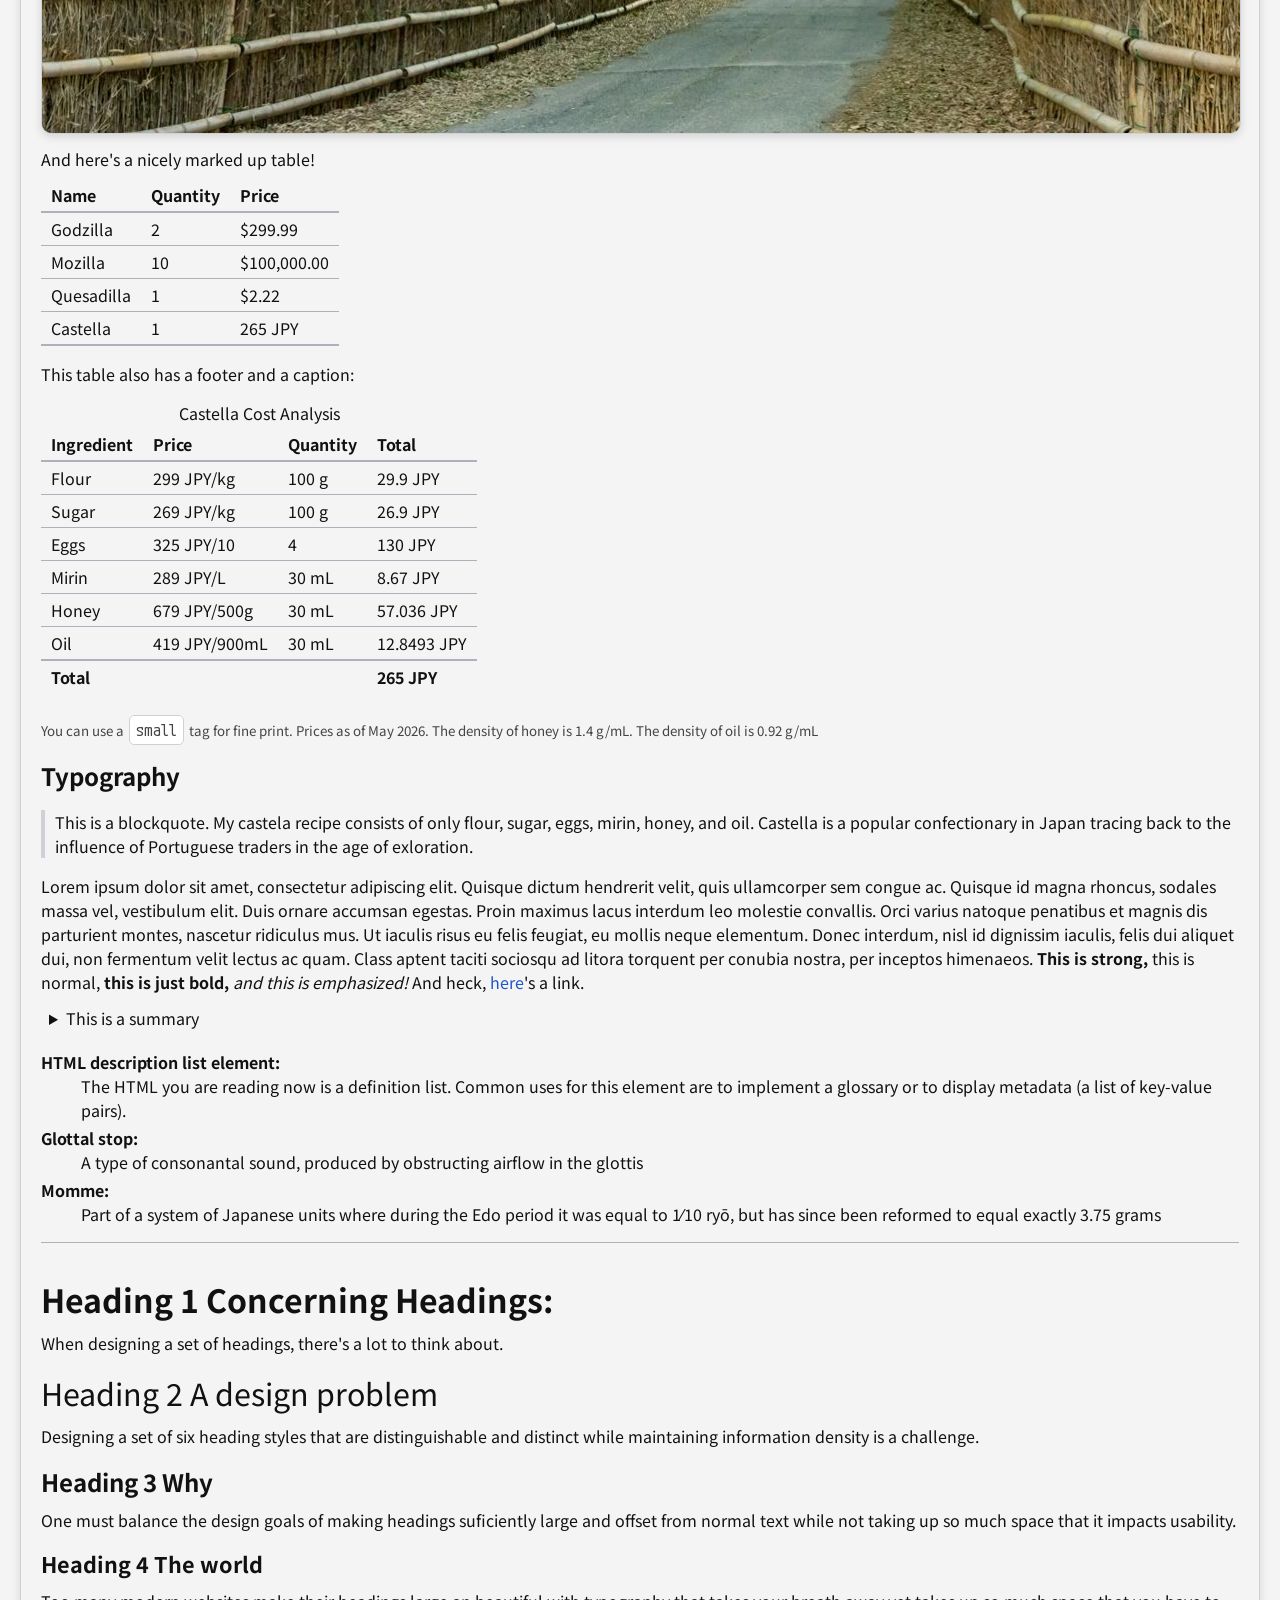
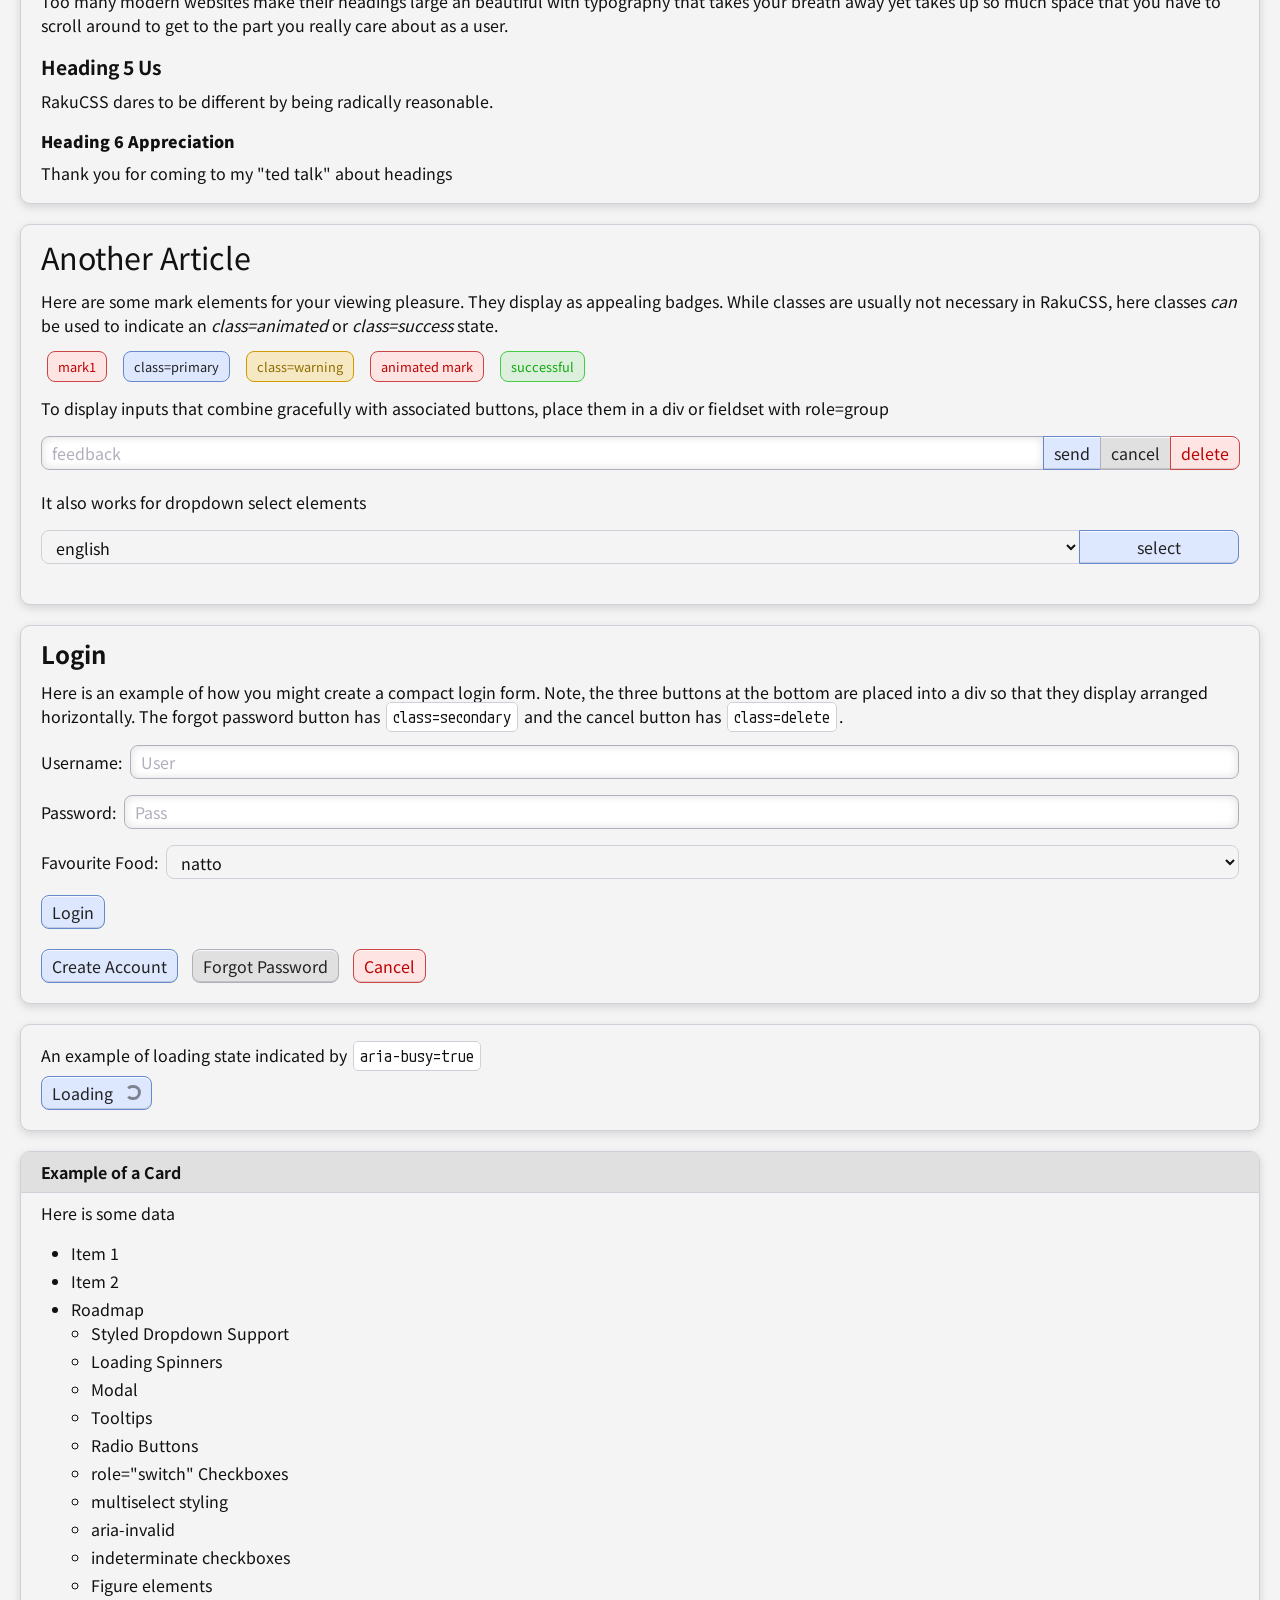
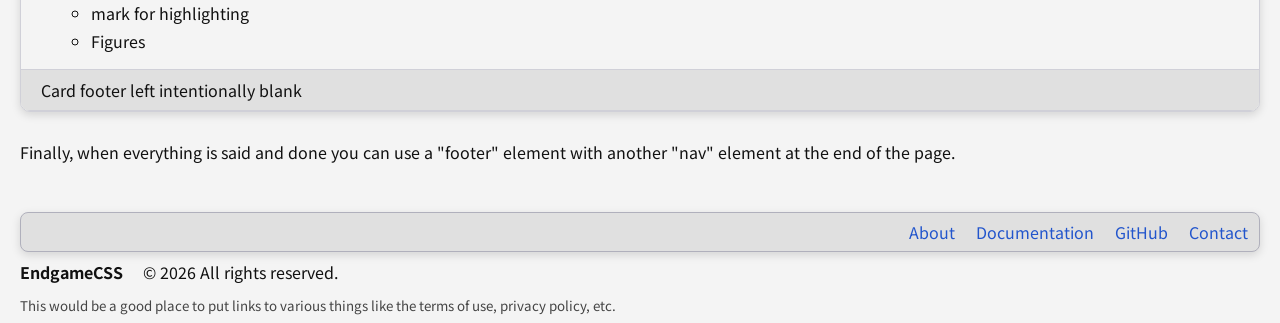
==== commit 658e5125: "complete basic components." ====
--- a/index.html
+++ b/index.html
@@ -3,21 +3,12 @@
 
 <head>
     <title>RakuCSS CSS that is both raku and beautiful</title>
-
-    <!-- <link rel="stylesheet" href="https://unpkg.com/normalize.css@8.0.1/normalize.css" type="text/css"> -->
     <link rel="stylesheet" href="./style.css" type="text/css">
-    <style>
-        %
-        CSS_HERE
-
-        %
-    </style>
     <meta name="viewport" content="width=device-width, initial-scale=1.0"/>
+    <link rel="icon" type="image/png" href="favicon.png">
     <meta charset="utf-8">
     <script>
-        const root = document.documentElement; // The <html> tag
-
-        // 1. Check for saved theme in localStorage on load
+        const root = document.documentElement;
         const savedTheme = localStorage.getItem('theme') || 'auto';
         root.setAttribute('data-theme', savedTheme);
     </script>
@@ -26,8 +17,14 @@
 <body>
 <header>
     <hgroup>
-        <h1>Raku CSS</h1>
-        <p>Taking <abbr title="Cascading Style Sheets">CSS</abbr> to the highest level of elegance and beauty without the complicated tooling you don't need</p>
+        <p style="float:right;"><a href="index.ja.html">日本語</a>・English</p>
+        <h1>
+<!--            <img src="favicon.png" alt="favicon" style="height: 32px; image-rendering: pixelated;"/> -->
+            Raku CSS
+        </h1>
+        <p>
+            Taking <abbr title="Cascading Style Sheets">CSS</abbr> to the highest level of elegance and beauty without the complicated tooling you don't need.
+        </p>
     </hgroup>
     <nav>
         <div><a href="#"><strong>RakuCSS</strong></a></div>
@@ -35,16 +32,16 @@
             <li><a href="#" data-theme-switcher="auto">Auto</a></li>
             <li><a href="#" data-theme-switcher="light">Light</a></li>
             <li><a href="#" data-theme-switcher="dark">Dark</a></li>
-            <li><a href="#" data-theme-switcher="parchment">parchment</a></li>
-            <li><a href="#" data-theme-switcher="sakura">sakura</a></li>
-            <li><a href="#" data-theme-switcher="neon">neon</a></li>
-            <li><a href="#" data-theme-switcher="hacker">hacker</a></li>
+            <li><a href="#" data-theme-switcher="parchment">Parchment</a></li>
+            <li><a href="#" data-theme-switcher="sakura">Sakura</a></li>
+            <li><a href="#" data-theme-switcher="neon">Neon</a></li>
+            <li><a href="#" data-theme-switcher="hacker">Hacker</a></li>
         </ul>
     </nav>
 </header>
 
 <main>
-    <section id="content" class="container">
+    <section>
         <article>
             <h1>The Last CSS Framework You'll Ever Need?</h1>
             <h2>Classless CSS</h2>
@@ -106,9 +103,6 @@
                 <li>Drop the pan from ~10cm onto a hard countertop several times to release bubbles</li>
                 <li>Bake 180°C for 10min then 140°C for 40min</li>
             </ol>
-            <p> Just flour sugar eggs mirin honey and oil </p>
-            <p>299jpy*100g/1kg + 269jpy*100g/1kg + 325jpy*4/10 + 289jpy*30mL/1000mL + 679jpy*30mL/500g*1.4g/mL +
-                419jpy*30g/900g*0.92g/ml</p>
 
             <h3>Form elements</h3>
             <p>
@@ -132,9 +126,19 @@
                 <label><input type="checkbox" name="remember" id="remember">
                     Remember me</label>
 
+                <label for="monster">
+                    Dropping down:
+                </label>
+                <select id="monster" name="monster">
+                    <option value="unselected">Can you name a famous monster?</option>
+                    <option value="godzilla">Godzilla</option>
+                    <option value="frankenstein">Frankenstein's Monster</option>
+                    <option value="dracula">Dracula</option>
+                </select>
+
                 <label>
                     <input type="checkbox" name="in-label" id="in-label" checked>
-                    Is this checkbox inside a <code>&lt;label&gt;</code> element?
+                    <span>Is this checkbox inside a <code>&lt;label&gt;</code> element?</span>
                 </label>
 
                 <fieldset>
@@ -199,11 +203,12 @@
                 <tr>
                     <td>Castella</td>
                     <td>1</td>
-                    <td>1</td>
+                    <td>265 JPY</td>
                 </tr>
                 </tbody>
             </table>
             <p>This table also has a footer and a caption:</p>
+            <div class="overflow">
             <table>
                 <caption>Castella Cost Analysis</caption>
                 <thead>
@@ -254,11 +259,12 @@
                 </tbody>
                 <tfoot>
                 <tr>
-                    <td colspan="3"><strong>Total</strong></td>
-                    <td><strong>265 JPY</strong></td>
+                    <th colspan="3">Total</th>
+                    <th>265 JPY</th>
                 </tr>
                 </tfoot>
             </table>
+            </div>
             <p><small>You can use a <code>small</code> tag for fine print. Prices as of May 2026. The density of honey is 1.4 g/mL. The density of oil is 0.92 g/mL</small></p>
 
             <h3>Typography</h3>
@@ -276,6 +282,11 @@
                 <strong>This is strong,</strong> this is normal, <b>this is just bold,</b> <em>and this is
                 emphasized!</em> And heck, <a href="/">here</a>'s a link.
             </p>
+
+            <details>
+                <summary>This is a summary</summary>
+                <p>This is the details element. It can be used to display additional information when a user clicks on a summary element.</p>
+            </details>
 
             <dl>
                 <dt>HTML description list element:</dt>
@@ -314,21 +325,18 @@
                 an <em>class=animated</em> or <em>class=success</em> state.
             </p>
             <p>
-                <br/>
                 <mark>mark1</mark>
                 <mark class=primary>class=primary</mark>
                 <mark class=warning>class=warning</mark>
                 <mark class=animate>animated mark</mark>
                 <mark class=success>successful</mark>
-                <br/>
-                <br/>
             </p>
             <p>To display inputs that combine gracefully with associated buttons, place them in a div or fieldset with
                 role=group</p>
             <form>
                 <div role="group">
                     <input title="fb" placeholder="feedback"/>
-                    <button>submit feedback</button>
+                    <button>send</button>
                     <button class="secondary">cancel</button>
                     <button class="delete">delete</button>
                 </div>
@@ -359,6 +367,7 @@
             <form>
                 <label>Username: <input placeholder="User"/></label>
                 <label>Password: <input type="password" placeholder="Pass"/></label>
+                <label>Favourite Food: <select><option>natto</option><option>goya</option><option>tororo</option></select></label>
                 <input type="submit" value="Login"/>
             </form>
             <button>
@@ -370,6 +379,40 @@
             <button class="delete">
                 Cancel
             </button>
+        </article>
+
+        <article>
+            <p>An example of loading state indicated by <code>aria-busy=true</code></p>
+            <button aria-busy="true">
+                Loading
+            </button>
+        </article>
+
+        <article>
+            <header>Example of a Card</header>
+            <p>Here is some data</p>
+            <ul>
+                <li>Item 1</li>
+                <li>Item 2</li>
+                <li>
+                    Roadmap
+                    <ul>
+                        <li>Styled Dropdown Support</li>
+                        <li>Loading Spinners</li>
+                        <li>Modal</li>
+                        <li>Tooltips</li>
+                        <li>Radio Buttons</li>
+                        <li>role="switch" Checkboxes</li>
+                        <li>multiselect styling</li>
+                        <li>aria-invalid</li>
+                        <li>indeterminate checkboxes</li>
+                        <li>Figure elements</li>
+                        <li>mark for highlighting</li>
+                        <li>Figures</li>
+                    </ul>
+                </li>
+            </ul>
+            <footer>Card footer left intentionally blank</footer>
         </article>
     </section>
     <section>
@@ -396,18 +439,12 @@
 
 </body>
 <script>
-    // 2. Add click listeners to your <a> tags
     const themeLinks = document.querySelectorAll('[data-theme-switcher]');
     themeLinks.forEach(link => {
         link.addEventListener('click', (e) => {
-            e.preventDefault(); // Stop the "#" from jumping the page
-
+            e.preventDefault();
             const theme = link.getAttribute('data-theme-switcher');
-
-            // Apply the theme to the HTML element
             root.setAttribute('data-theme', theme);
-
-            // Save the choice
             localStorage.setItem('theme', theme);
         });
     });
--- a/style.css
+++ b/style.css
@@ -48,11 +48,11 @@
     --warning-text: #8e6d00;
 
     --color-shadow-inset: #0002;
-    --bevel-light: #fffa;
+    --bevel-light: #fffc;
     --bevel-dark: #0002;
     /*--font-theme: "BIZ UDPGothic", sans-serif;*/
     --font-theme: "Noto Sans JP", sans-serif;
-
+    --mono-font: "M PLUS 1 Code";
 
     --solar-yellow:    #b58900;
     --solar-orange:    #cb4b16;
@@ -368,11 +368,18 @@
         h1 {
             margin-block-start: 0;
             margin-block-end: 0;
+            img {
+                display: inline-block;
+                border: none;
+                box-shadow: none;
+                margin-inline-end: 0;
+            }
         }
         p {
             margin-block-start: 0;
             margin-block-end: 16px;
             text-wrap: balance;
+            opacity: 0.8;
         }
     }
 }
@@ -381,12 +388,12 @@
     align-self: stretch;
     display: flex;
     justify-content: space-between;
-    align-items: center;
+    align-items: start;
     gap: 10px;
     background: var(--bg-secondary);
     padding-inline: 3px;
     padding-block: 3px;
-    border-radius: 10px;
+    border-radius: 8px;
     border: 1px solid var(--border-primary);
     box-shadow: 0 3px 10px var(--color-shadow-inset);
     a {
@@ -411,6 +418,7 @@
         flex-direction: row;
         gap: 5px;
         justify-content: end;
+        flex-wrap: wrap;
         flex-grow: 1;
         line-height: 1;
         margin: 0;
@@ -418,6 +426,7 @@
         li {
             margin: 0;
             padding: 0;
+            margin-block-end: 0;
         }
     }
     form {
@@ -450,10 +459,6 @@
 }
 
 form {
-    display: flex;
-    flex-direction: column;
-    align-items: stretch;
-    gap: 16px;
     margin-block-start: 16px;
     margin-block-end: 20px;
 }
@@ -461,13 +466,24 @@
     display: flex;
     flex-direction: row;
     align-items: center;
-    line-height: 1;
     gap: 8px;
+    margin-block-end: 16px;
+    line-height: calc(1rem + 8px);
+    input, select, textarea {
+        width: 0;
+        flex-grow: 1;
+        flex-shrink: 1;
+        min-width: 0;
+        margin: 0;
+    }
+    input[type=checkbox], input[type=radio] {
+        margin: 0;
+    }
 }
 label[for] {
     flex-direction: column;
-    margin-block-end: -10px;
     align-items: start;
+    margin-block-end: 8px;
 }
 
 
@@ -475,14 +491,17 @@
     font-size: 1rem;
     padding: 4px;
     padding-inline: 10px;
-    box-sizing: content-box;
+    box-sizing: border-box;
     height: auto;
-    width: auto;
+    width: 100%;
+    max-width: none;
+    display: block;
     min-width: 0;
     margin: 0;
+    margin-block-end: 16px;
     flex-grow: 1;
     border: 1px solid var(--border-primary);
-    border-radius: 10px;
+    border-radius: 8px;
     background: var(--bg-surface);
     box-shadow: inset 0 0 10px var(--color-shadow-inset);
 
@@ -519,16 +538,17 @@
 }
 
 input[type=checkbox] {
+    display: inline-block;
     appearance: none;
     flex-grow: 0;
     flex-shrink: 0;
-    inline-size: 1.25rem;
-    block-size: 1.25rem;
+    inline-size: 1.5rem;
+    block-size: 1.5rem;
     padding: 4px;
     margin-inline-end: 4px;
     cursor: pointer;
     border: 1px solid var(--primary-border);
-    border-radius: 10px;
+    border-radius: 6px;
     background: var(--bg-surface);
     transition: background 0.15s;
     position: relative;
@@ -589,9 +609,11 @@
 [role=group] {
     display: flex;
     flex-direction: row;
+    align-items: stretch;
     margin-inline-end: -1px;
     input, select, button, a.buttonLink {
         margin-inline-end: -1px;
+        margin-block-end: 0;
         &:not(:last-child) {
             border-end-end-radius: 0;
             border-start-end-radius: 0;
@@ -600,6 +622,15 @@
             border-end-start-radius: 0;
             border-start-start-radius: 0;
         }
+    }
+    select {
+        inline-size: auto;
+        min-inline-size: 0;
+        max-inline-size: none;
+        flex-grow: 1;
+    }
+    button, input[type=submit] {
+        flex-grow: 0.1;
     }
 }
 
@@ -619,12 +650,17 @@
     height: auto;
     width: auto;
     background: var(--primary-bg);
-    border-radius: 10px;
+    border-radius: 8px;
     border: 1px solid var(--primary-border);
     cursor: pointer;
     text-decoration: none;
     box-shadow: inset 0 +1px 0 var(--bevel-light), inset 0 -1px 0 var(--bevel-dark);
     text-wrap: nowrap;
+    margin-inline-end: 10px;
+    margin-block-end: 10px;
+    &:last-child {
+        margin-inline-end: 0;
+    }
 
     &:hover {
         text-decoration: none;
@@ -683,14 +719,21 @@
 
 select {
     display: inline-block;
-    block-size: 24px;
+    block-size: 34px;
 }
 
 fieldset:not([role=group]) {
-    display: flex;
-    flex-direction: column;
-    gap: 10px;
-    border-radius: 10px;
+    border-radius: 8px;
+    margin-block-end: 16px;
+    padding-block: 8px;
+    :last-child {
+        margin-block-end: 0;
+    }
+    legend {
+        /*font-weight: bold;*/
+        /*font-size: 1.2rem;*/
+        /*margin-block-end: 10px;*/
+    }
 }
 fieldset[role=group] {
     border: none;
@@ -699,8 +742,9 @@
 }
 
 article {
+    overflow: hidden;
     background: var(--bg-primary);
-    padding: 20px;
+    padding: 10px 20px;
     border-radius: 10px;
     border: 1px solid var(--border-secondary);
     box-shadow: 0 3px 10px var(--color-shadow-inset);
@@ -708,6 +752,21 @@
     &:last-child {
         margin-block-end: 0;
     }
+
+    header, footer {
+        background: var(--bg-secondary);
+        border-bottom: 1px solid var(--border-secondary);
+        margin: 0; padding: 8px 20px;
+        margin-inline:-20px;
+    }
+    header {
+        margin-top:-10px;
+        font-weight: bold;
+    }
+    footer {
+        border-top: 1px solid var(--border-secondary);
+        margin-bottom:-10px;
+    }
 }
 
 small {
@@ -715,12 +774,13 @@
 }
 
 mark {
+    display: inline-block;
     background: var(--error-bg);
     border: 1px solid var(--error-border);
     color: var(--error-text);
     padding: 5px;
     padding-inline: 10px;
-    border-radius: 10px;
+    border-radius: 8px;
     font-size: 0.8rem;
     margin: 6px;
     &.success {
@@ -759,7 +819,7 @@
             margin-block-start: 0;
         }
         margin-block-end: 8px;
-        border-block-end: 1px solid var(--border-secondary);
+        /*border-block-end: 1px solid var(--border-secondary);*/
     }
     h1 {
        font-size: 2.0rem;
@@ -816,7 +876,7 @@
 }
 
 ul, ol {
-    line-height: 1.8;
+    line-height: 1.5;
 }
 ul {
     list-style: disc;
@@ -835,9 +895,37 @@
         list-style: lower-alpha;
     }
 }
+li {
+    margin-block-end: 4px;
+}
 dl {
     dt{
         font-weight: bold;
+        margin-block-start: 4px;
+    }
+}
+
+details {
+    &[open] {
+        border: 1px solid var(--border-secondary);
+        border-radius: 8px;
+        padding: 4px 8px;
+        summary {
+            margin: -4px -8px;
+        }
+    }
+    summary {
+        cursor: pointer;
+        user-select: none;
+        border-radius: 8px;
+        padding: 4px 8px;
+        &:hover {
+            background: var(--bg-secondary);
+        }
+        &:focus-visible {
+            outline: 2px solid var(--primary);
+            outline-offset: 2px;
+        }
     }
 }
 
@@ -853,7 +941,7 @@
 pre {
     background: var(--bg-surface);
     padding: 10px;
-    border-radius: 10px;
+    border-radius: 8px;
     border: 1px solid var(--border-secondary);
     box-shadow: inset 0 0 10px var(--color-shadow-inset);
     overflow-x: auto;
@@ -863,6 +951,10 @@
         border: none;
     }
 }
+pre, code {
+    font-family: var(--mono-font), monospace;
+    font-size: 1rem;
+}
 
 kbd {
     background: var(--bg-secondary);
@@ -889,6 +981,7 @@
 
 table {
     border-collapse: collapse;
+    margin-block-end: 16px;
     caption {
         margin-block-end: 0.2rem;
         margin-block-start: 0.4rem;
@@ -898,10 +991,47 @@
         padding-inline: 10px;
         border-bottom: 1px solid var(--border-primary);
     }
-    th {
+    tbody tr:last-child td {
+        border-bottom-width: 2px;
+    }
+    thead th {
         border-width: 2px;
         text-align: left;
         font-weight: bold;
     }
-    margin-block-end: 16px;
-}
+    tfoot {
+        border-block-start: 2px solid var(--border-primary);
+        th {
+            border: none;
+            text-align: left;
+        }
+    }
+}
+
+.overflow {
+    overflow: auto;
+}
+
+[aria-busy=true] {
+    &::after {
+        content: '';
+        display: inline-block;
+        width: 0.6rem;
+        height: 0.6rem;
+        opacity: 0.5;
+        border: 0.2rem solid var(--color-text-button);
+        border-radius: 100%;
+        margin-inline-start: 0.5rem;
+        border-color: var(--color-text-button) var(--color-text-button) var(--color-text-button) transparent;
+        animation: spin 1s linear infinite;
+    }
+}
+
+@keyframes spin {
+    0% {
+        transform: rotate(0deg);
+    }
+    100% {
+        transform: rotate(360deg);
+    }
+}
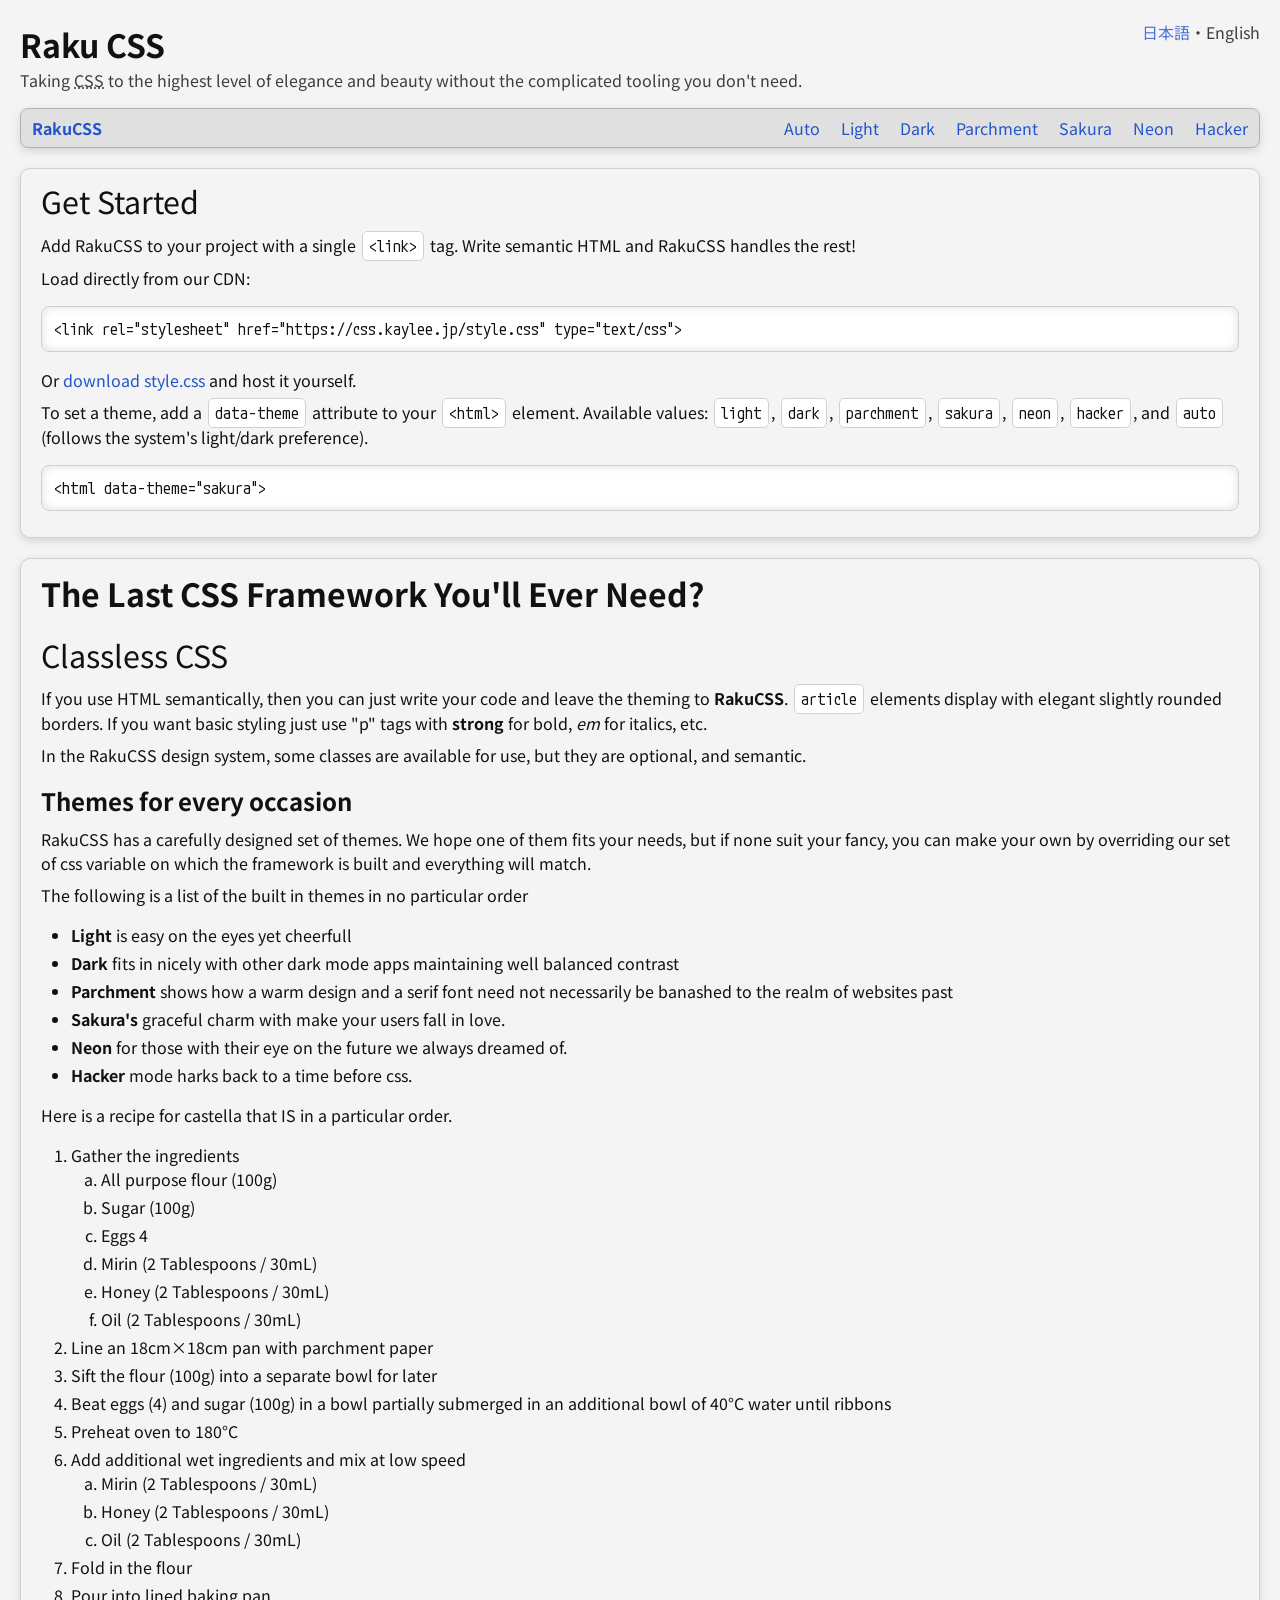
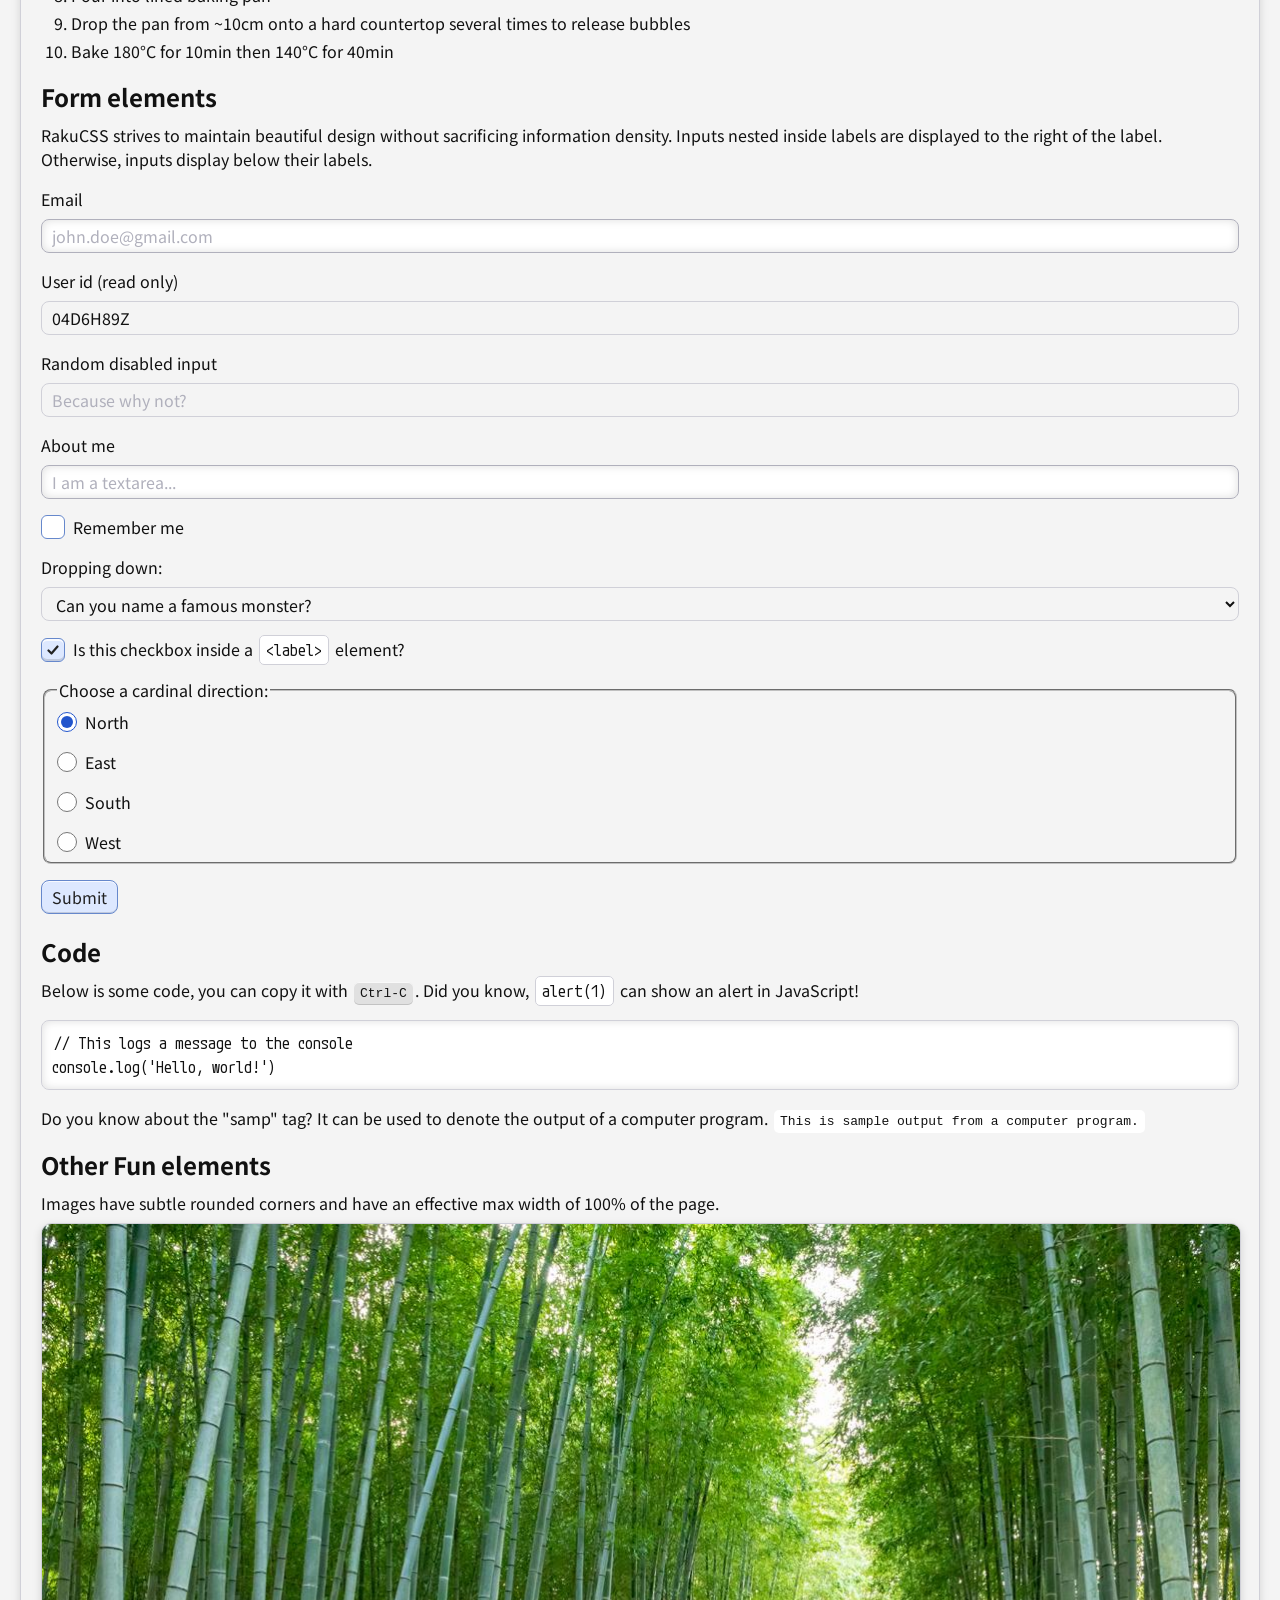
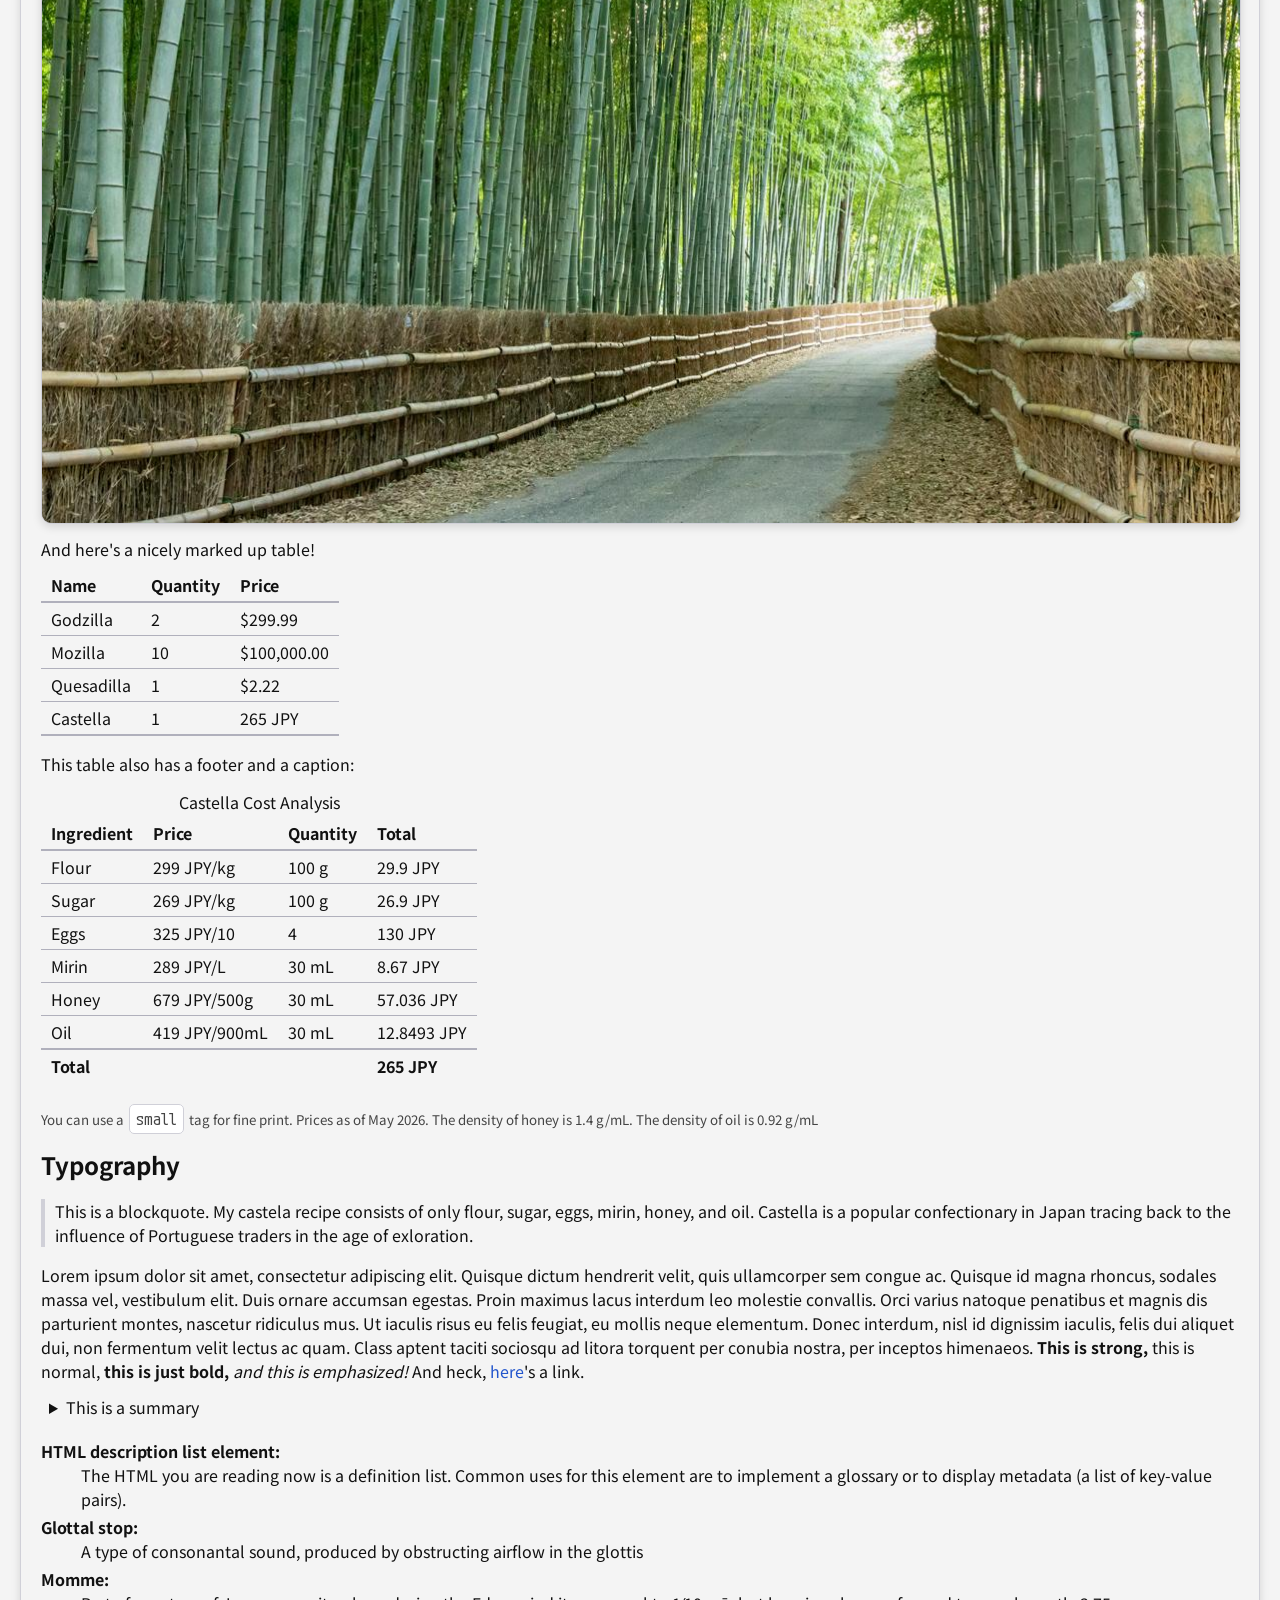
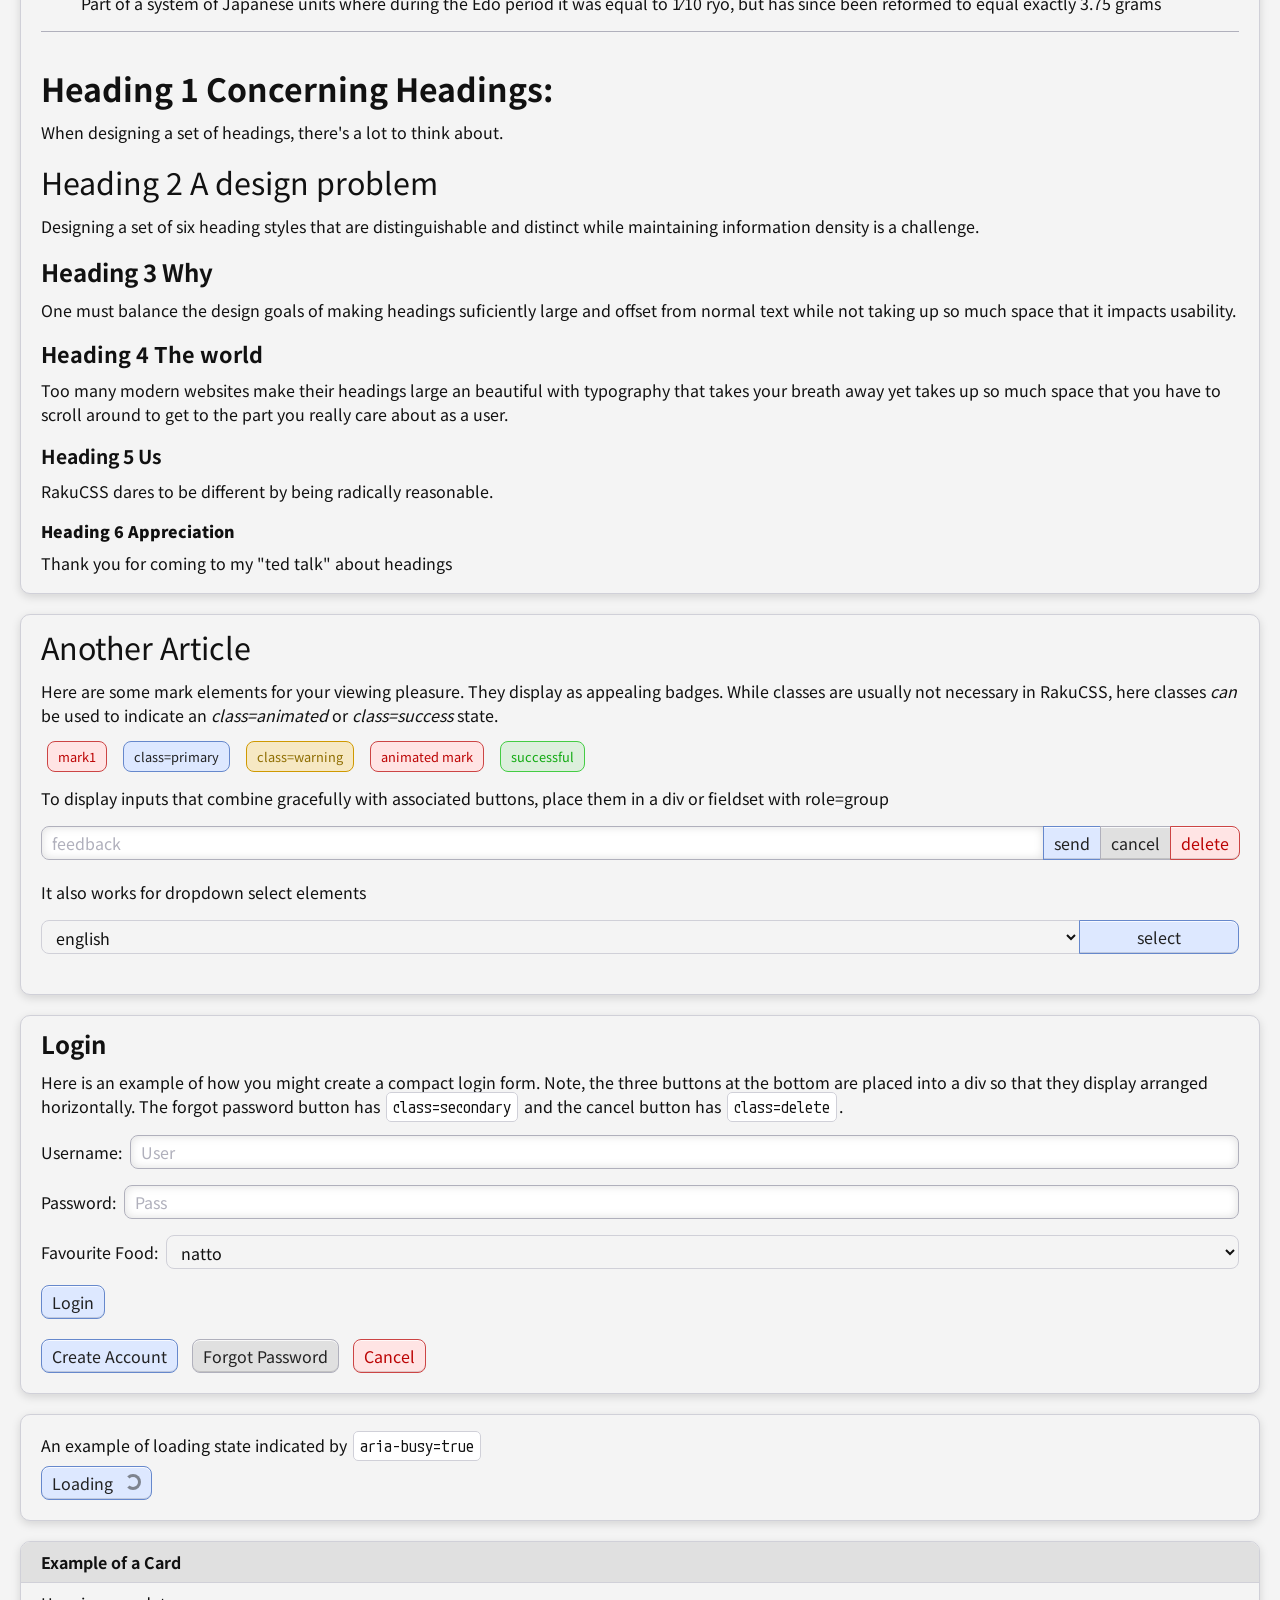
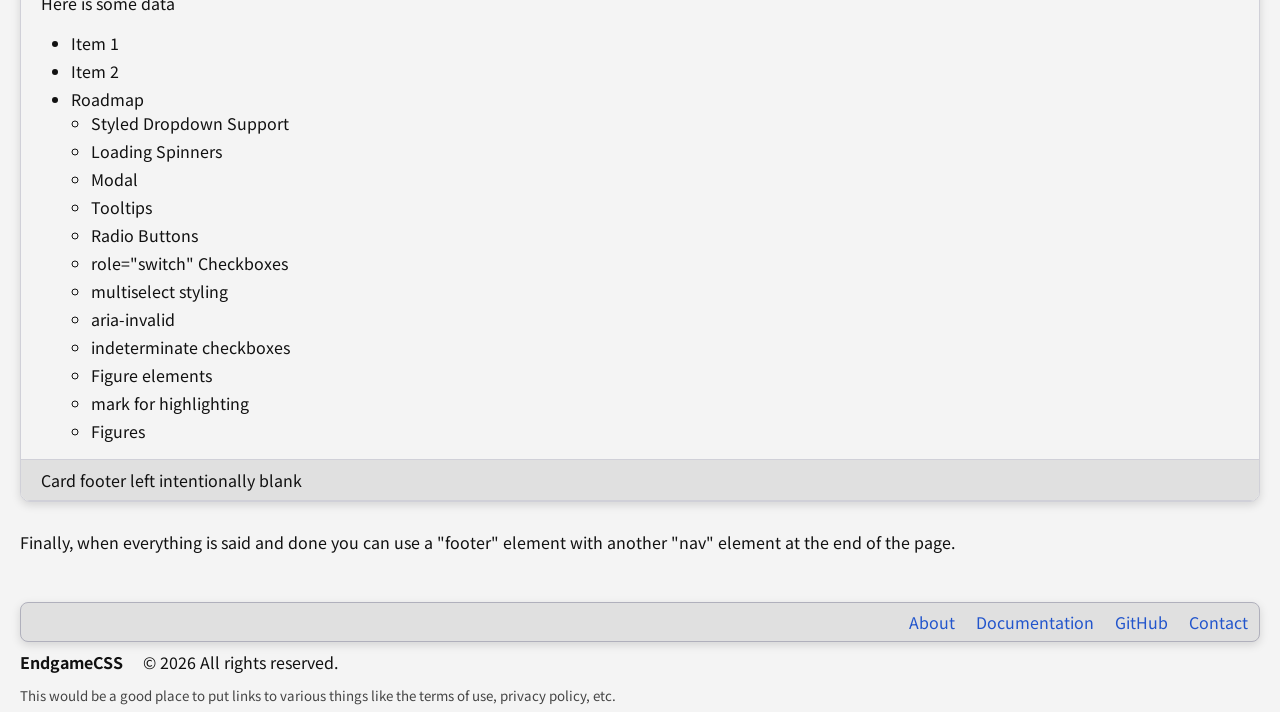
==== commit 2a6f45fc: "Add a getting started section." ====
--- a/index.html
+++ b/index.html
@@ -43,6 +43,23 @@
 <main>
     <section>
         <article>
+            <h2>Get Started</h2>
+            <p>
+                Add RakuCSS to your project with a single <code>&lt;link&gt;</code> tag.
+                Write semantic HTML and RakuCSS handles the rest!
+            </p>
+            <p>Load directly from our CDN:</p>
+            <pre><code>&lt;link rel="stylesheet" href="https://css.kaylee.jp/style.css" type="text/css"&gt;</code></pre>
+            <p>Or <a href="https://css.kaylee.jp/style.css">download style.css</a> and host it yourself.</p>
+            <p>
+                To set a theme, add a <code>data-theme</code> attribute to your <code>&lt;html&gt;</code> element.
+                Available values: <code>light</code>, <code>dark</code>, <code>parchment</code>,
+                <code>sakura</code>, <code>neon</code>, <code>hacker</code>, and <code>auto</code>
+                (follows the system's light/dark preference).
+            </p>
+            <pre><code>&lt;html data-theme="sakura"&gt;</code></pre>
+        </article>
+        <article>
             <h1>The Last CSS Framework You'll Ever Need?</h1>
             <h2>Classless CSS</h2>
             <p>
